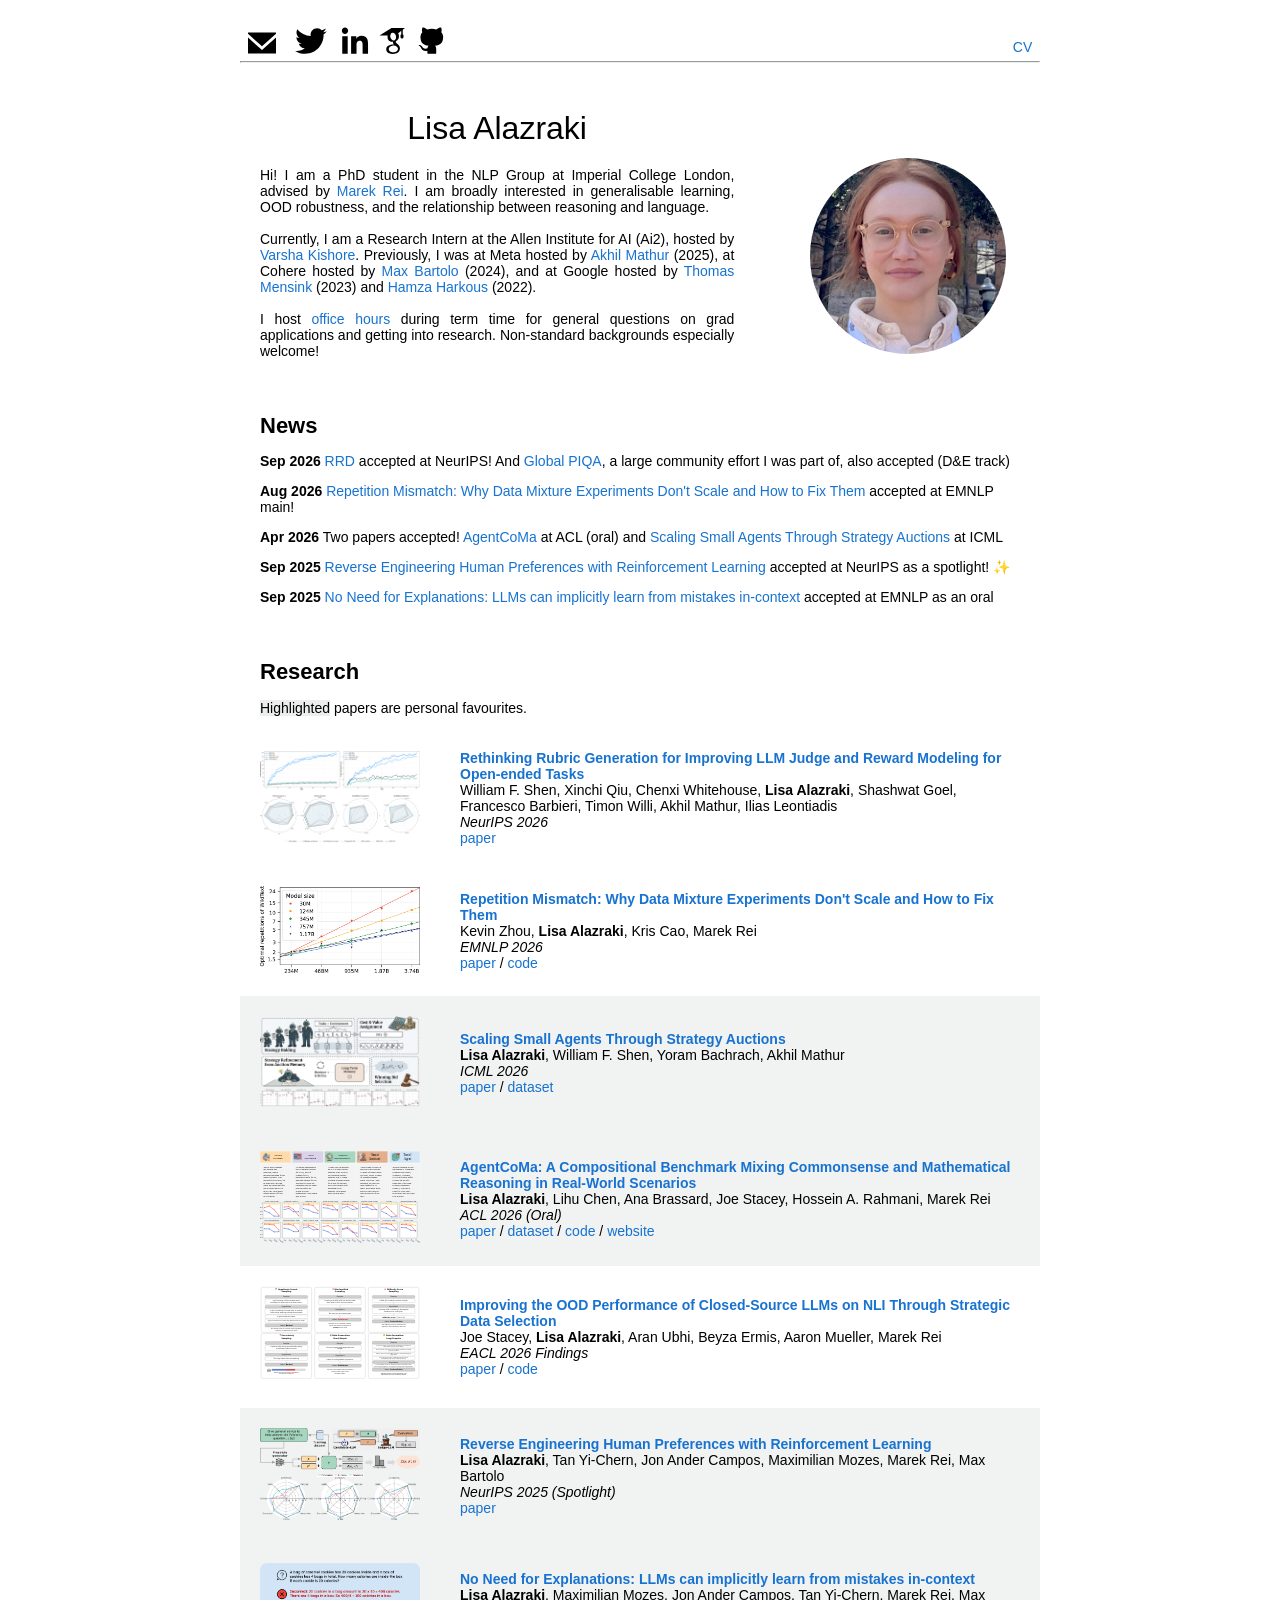
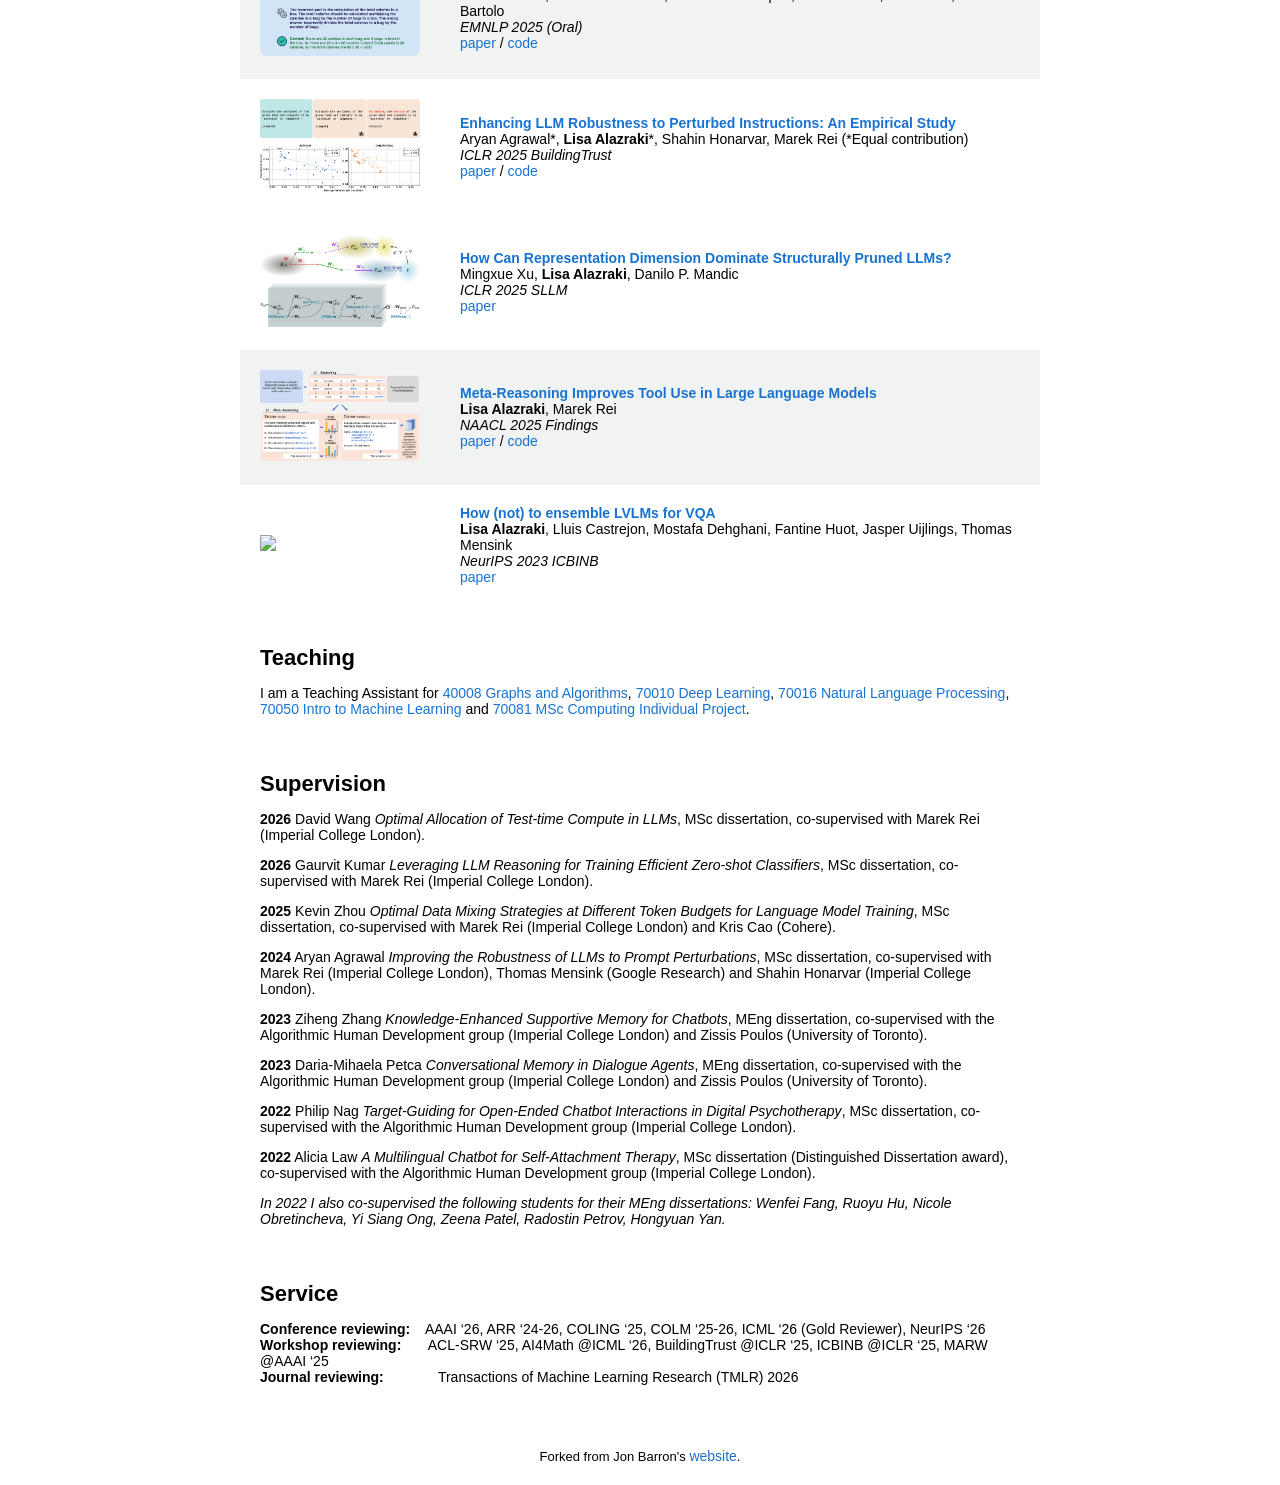
==== index.html @ 9dd636e3 "updated office hours link" ====
<!DOCTYPE HTML>
<html lang="en">
  <head>
    <script type="text/javascript">
        (function(c,l,a,r,i,t,y){
            c[a]=c[a]||function(){(c[a].q=c[a].q||[]).push(arguments)};
            t=l.createElement(r);t.async=1;t.src="https://www.clarity.ms/tag/"+i;
            y=l.getElementsByTagName(r)[0];y.parentNode.insertBefore(t,y);
        })(window, document, "clarity", "script", "t0cbobxclh");
    </script>
    <meta http-equiv="Content-Type" content="text/html; charset=UTF-8">
    <script src="https://analytics.ahrefs.com/analytics.js" data-key="FyMzEzuvdEb8Vq+RXRn1zA" async></script>
    <meta name="ahrefs-site-verification" content="9154ca90073d68d9edbf6e485fed19626d718923298b73316f9e4f1500ef867e">
    <title>Lisa Alazraki</title>
    <meta name="author" content="Lisa Alazraki">
    <meta name="viewport" content="width=device-width, initial-scale=1">
    <link rel="icon" href="data:image/svg+xml, <svg xmlns=%22http://www.w3.org/2000/svg%22 viewBox=%220 0 100 100%22><text y=%22.9em%22 font-size=%2290%22>🤔</text></svg>">
    <link rel="stylesheet" type="text/css" href="stylesheet.css">

  </head>

  <body style="background-color: #ffffff;">
    <table style="width:100%;max-width:800px;border:0px;border-spacing:0px;border-collapse:separate;margin-right:auto;margin-left:auto;"><tbody>
      <tr style="padding:0px">
        <td style="padding:0px">
          <table style="width:100%;border:0px;border-spacing:0px;border-collapse:separate;margin-right:auto;margin-left:auto;"><tbody>

              <p class="full-menu" style="text-align:left;margin-bottom:-4pt;">
                &nbsp;
                <a href="mailto:lisa.alazraki20@imperial.ac.uk">
                  <img src='images/email.svg' width=28pt style="margin-bottom: -0.02%;">
                </a>&nbsp;&nbsp;&nbsp;
                <a href="https://twitter.com/LisaAlazraki" target="_blank">
                  <img src='images/twitter.svg' width=32pt style="margin-bottom: -0.01%;">
                </a>&nbsp;
                <a href="https://www.linkedin.com/in/lisaalaz/" target="_blank">
                  <img src='images/linkedin.svg' width=32pt style="margin-bottom: -0.12%;">
                </a>
                <a href="https://scholar.google.com/citations?hl=en&user=XtFMI4QAAAAJ&view_op=list_works&sortby=pubdate" target="_blank">
                  <img src='images/google-scholar.svg' width=36pt style="margin-bottom: -0.16%;">
                </a>
                <a href="https://github.com/lisaalaz" target="_blank">
                  <img src='images/github.svg' width=32pt style="margin-bottom: -0.2%;">
                </a>  
                <span class="navbar" style="float:right;margin-top:12.5pt;">
                 <a href="data/Lisa_Alazraki_CV.pdf" target="_blank">CV</a>&nbsp;&nbsp;
                </span>
              </p>
          
            <hr>
            
            <tr style="padding:0px">
              <td style="padding:2.5%;width:63%;vertical-align:middle">

                
                <p class="name" style="font-weight: 510; text-align: center; margin-top: 0%; margin-bottom: 20px;">
                  Lisa Alazraki
                </p>
                  <p style="text-align:justify;">
                    Hi! I am a PhD student in the NLP Group at Imperial College London, advised by <a href="https://www.marekrei.com/" target="_blank">Marek Rei</a>.
                    I am broadly interested in generalisable learning, OOD robustness, and the relationship between reasoning and language.
                    <br><br>
                    Currently, I am a Research Intern at the Allen Institute for AI (Ai2), hosted by <a href="https://varshakishore.github.io/">Varsha Kishore</a>. Previously, I was at Meta hosted by <a href="https://akhilmathurs.github.io/", target="_blank">Akhil Mathur</a> (2025), 
                    at Cohere hosted by <a href="https://www.maxbartolo.com/", target="_blank">Max Bartolo</a> (2024), 
                    and at Google hosted by <a href="https://www.mensink.nu/", target="_blank">Thomas Mensink</a> (2023) and <a href="https://hamzaharkous.com/", target="_blank">Hamza Harkous</a> (2022).
                    <br><br>
                    I host <a href="https://calendly.com/lisa-alazraki20-imperial/lisa-s-office-hours", target="_blank">office hours</a> during term time for general questions on grad applications and getting into research. 
                    Non-standard backgrounds especially welcome!
                  </p>

                
              </td>
              <td style="padding:1.5%;padding-top:8%;padding-left:7%;width:35%;max-width:35%">
                <img style="width:90%;max-width:90%;object-fit: cover; border-radius: 50%;" alt="profile photo" src="images/profilepic.png">
              </td>
            </tr>
          </tbody></table>
          
          <table style="width:100%;border:0px;border-spacing:0px;border-collapse:separate;margin-right:auto;margin-left:auto;"><tbody>
              <tr>
              <td style="padding:20px;width:100%;vertical-align:middle">
                <h2 id="news" style="font-weight: 550;">News</h2>

                <p class="page">
                  <b>Sep 2026</b> <a href="https://arxiv.org/abs/2602.05125", target="_blank">RRD</a> accepted at NeurIPS! And <a href="https://arxiv.org/abs/2510.24081", target="_blank">Global PIQA</a>, a large community effort I was part of, also accepted (D&E track)
                </p>

                <p class="page">
                  <b>Aug 2026</b> <a href="https://arxiv.org/abs/2606.07597", target="_blank">Repetition Mismatch: Why Data Mixture Experiments Don't Scale and How to Fix Them</a> accepted at EMNLP main!
                </p>

                <p class="page">
                  <b>Apr 2026</b> Two papers accepted! <a href="https://agentcoma.github.io/", target="_blank">AgentCoMa</a> at ACL (oral) and <a href="https://arxiv.org/abs/2602.02751", target="_blank">Scaling Small Agents Through Strategy Auctions</a> at ICML
                </p>

                <p class="page">
                  <b>Sep 2025</b> <a href="https://arxiv.org/abs/2505.15795", target="_blank">Reverse Engineering Human Preferences with Reinforcement Learning</a> accepted at NeurIPS as a spotlight! ✨
                </p>
                
                <p class="page">
                  <b>Sep 2025</b> <a href="https://arxiv.org/abs/2502.08550", target="_blank">No Need for Explanations: LLMs can implicitly learn from mistakes in-context</a> accepted at EMNLP as an oral
                </p>

              </td>
            </tr>
          </tbody></table>

          <table style="width:100%;border:0px;border-spacing:0px;border-collapse:separate;margin-right:auto;margin-left:auto;"><tbody>
           <tr>
            <td style="padding:20px;padding-bottom:30px;width:100%;vertical-align:middle">
              <h2 id="research" style="font-weight: 550;margin-bottom:-15px;">Research</h2>
            </td>
          </tr>
          
        </tbody>
      </table>

        <table style="width:100%;border:0px;border-spacing:0px;border-collapse:separate;margin-right:auto;margin-left:auto;"><tbody>
            <p style="text-align:justify;margin-left:20px;margin-top:0px;">
              <mark style="background-color:#eceeee;">Highlighted</mark> papers are personal favourites.
            </p>

          <tr>
            <td style="padding:20px;width:25%;vertical-align:middle">
              <img src='images/rrd.png' width="100%">
            </td>
            <td style="padding:20px;width:75%;vertical-align:middle">
              <a href="https://arxiv.org/pdf/2602.05125", target="_blank">
                <span class="papertitle">Rethinking Rubric Generation for Improving LLM Judge and Reward Modeling for<br>Open-ended Tasks</span>
              </a>
              <br>
              William F. Shen, Xinchi Qiu, Chenxi Whitehouse, <strong>Lisa Alazraki</strong>, Shashwat Goel, Francesco Barbieri, Timon Willi, Akhil Mathur, Ilias Leontiadis
              <br>
                <em>NeurIPS 2026</em> 
              <br>
                <a href="https://arxiv.org/abs/2602.05125", target="_blank">paper</a>          
            </td>
          </tr>

          <tr>
            <td style="padding:20px;width:25%;vertical-align:middle">
              <img src='images/repeataware.png' width="100%">
            </td>
            <td style="padding:20px;width:75%;vertical-align:middle">
              <a href="https://arxiv.org/pdf/2606.07597", target="_blank">
                <span class="papertitle">Repetition Mismatch: Why Data Mixture Experiments Don't Scale and How to Fix Them</span>
              </a>
              <br>
              Kevin Zhou, <strong>Lisa Alazraki</strong>, Kris Cao, Marek Rei
              <br>
                <em>EMNLP 2026</em> 
              <br>
                <a href="https://arxiv.org/abs/2606.07597", target="_blank">paper</a>      
                /
                <a href="https://github.com/kevinzhou497/data-mixing-language-models", target="_blank">code</a>     
            </td>
          </tr>

           <tr bgcolor="#f1f2f2">
            <td style="padding:20px;width:25%;vertical-align:middle">
              <img src='images/sale.png' width="100%">
            </td>
            <td style="padding:20px;width:75%;vertical-align:middle">
              <a href="https://arxiv.org/pdf/2602.02751", target="_blank">
                <span class="papertitle">Scaling Small Agents Through Strategy Auctions</span>
              </a>
              <br>
              <strong>Lisa Alazraki</strong>, William F. Shen, Yoram Bachrach, Akhil Mathur
              <br>
                <em>ICML 2026</em> 
              <br>
              <a href="https://arxiv.org/abs/2602.02751", target="_blank">paper</a>
              /
              <a href="https://github.com/facebookresearch/hst-bench", target="_blank">dataset</a>
            </td>
          </tr>

          <tr bgcolor="#f1f2f2">
            <td style="padding:20px;width:25%;vertical-align:middle">
              <img src='images/agentcoma.svg' width="100%">
            </td>
            <td style="padding:20px;width:75%;vertical-align:middle">
              <a href="https://arxiv.org/pdf/2508.19988", target="_blank">
                <span class="papertitle">AgentCoMa: A Compositional Benchmark Mixing Commonsense and Mathematical Reasoning in Real-World Scenarios</span>
              </a>
              <br>
              <strong>Lisa Alazraki</strong>, Lihu Chen, Ana Brassard, Joe Stacey, Hossein A. Rahmani, Marek Rei
              <br>
                <em>ACL 2026 (Oral)</em> 
              <br>
              <a href="https://arxiv.org/abs/2508.19988", target="_blank">paper</a>
              /
              <a href="https://huggingface.co/datasets/LisaAlaz/AgentCoMa", target="_blank">dataset</a> 
              /
              <a href="https://github.com/lisaalaz/agentcoma-benchmark", target="_blank">code</a>  
              /
              <a href="https://agentcoma.github.io/", target="_blank">website</a>  
            </td>
          </tr>

          <tr>
            <td style="padding:20px;width:25%;vertical-align:middle">
              <img src='images/nli_robustness.svg' width="100%">
            </td>
            <td style="padding:20px;width:75%;vertical-align:middle">
              <a href="https://arxiv.org/pdf/2505.20209", target="_blank">
                <span class="papertitle">Improving the OOD Performance of Closed-Source LLMs on NLI Through Strategic Data Selection</span>
              </a>
              <br>
              Joe Stacey, <strong>Lisa Alazraki</strong>, Aran Ubhi, Beyza Ermis, Aaron Mueller, Marek Rei
              <br>
                <em>EACL 2026 Findings</em> 
              <br>
                <a href="https://arxiv.org/abs/2505.20209", target="_blank">paper</a>
                /
                <a href="https://github.com/joestacey/LLM_robustness_NLI", target="_blank">code</a>               
            </td>
          </tr>

          <tr bgcolor="#f1f2f2">
            <td style="padding:20px;width:25%;vertical-align:middle">
              <img src='images/rlre.svg' width="100%">
            </td>
            <td style="padding:20px;width:75%;vertical-align:middle">
              <a href="https://arxiv.org/pdf/2505.15795", target="_blank">
                <span class="papertitle">Reverse Engineering Human Preferences with Reinforcement Learning</span>
              </a>
              <br>
              <strong>Lisa Alazraki</strong>, Tan Yi-Chern, Jon Ander Campos, Maximilian Mozes, Marek Rei, Max Bartolo
              <br>
                <em>NeurIPS 2025 (Spotlight)</em>
              <br>
              <a href="https://arxiv.org/abs/2505.15795", target="_blank">paper</a>
            </td>
          </tr>

          <tr bgcolor="#f1f2f2">
            <td style="padding:20px;width:25%;vertical-align:middle">
              <img src='images/rationales.png' width="100%">
            </td>
            <td style="padding:20px;width:75%;vertical-align:middle">
              <a href="https://aclanthology.org/2025.emnlp-main.1686.pdf", target="_blank">
                <span class="papertitle">No Need for Explanations: LLMs can implicitly learn from mistakes in-context</span>
              </a>
              <br>
              <strong>Lisa Alazraki</strong>, Maximilian Mozes, Jon Ander Campos, Tan Yi-Chern, Marek Rei, Max Bartolo
              <br>
                <em>EMNLP 2025 (Oral)</em>
              <br>
                <a href="https://aclanthology.org/2025.emnlp-main.1686/", target="_blank">paper</a>
                /
                <a href="https://github.com/lisaalaz/implicit-learning-with-llms", target="_blank">code</a>               
            </td>
          </tr>

          <tr>
            <td style="padding:20px;width:25%;vertical-align:middle">
              <img src='images/robustness.svg' width="100%">
            </td>
            <td style="padding:20px;width:75%;vertical-align:middle">
              <a href="https://arxiv.org/pdf/2504.02733", target="_blank">
                <span class="papertitle">Enhancing LLM Robustness to Perturbed Instructions: An Empirical Study</span>
              </a>
              <br>
              Aryan Agrawal*, <strong>Lisa Alazraki</strong>*, Shahin Honarvar, Marek Rei (*Equal contribution)
              <br>
                <em>ICLR 2025 BuildingTrust</em>
              <br>
                <a href="https://arxiv.org/abs/2504.02733", target="_blank">paper</a>
                /
                <a href="https://github.com/ary4n99/llm-robustness", target="_blank">code</a>              
            </td>
          </tr>

          <tr>
            <td style="padding:20px;width:25%;vertical-align:middle">
              <img src='images/pruning.svg' width="100%">
            </td>
            <td style="padding:20px;width:75%;vertical-align:middle">
              <a href="https://arxiv.org/pdf/2503.04377", target="_blank">
                <span class="papertitle">How Can Representation Dimension Dominate Structurally Pruned LLMs?</span>
              </a>
              <br>
              Mingxue Xu, <strong>Lisa Alazraki</strong>, Danilo P. Mandic
              <br>
                <em>ICLR 2025 SLLM</em>
              <br>
                <a href="https://arxiv.org/abs/2503.04377", target="_blank">paper</a>            
            </td>
          </tr>

          <tr bgcolor="#f1f2f2">
            <td style="padding:20px;width:25%;vertical-align:middle">
              <img src='images/tecton.svg' width="100%">
            </td>
            <td style="padding:20px;width:75%;vertical-align:middle">
              <a href="https://aclanthology.org/2025.findings-naacl.440.pdf", target="_blank">
                <span class="papertitle">Meta-Reasoning Improves Tool Use in Large Language Models</span>
              </a>
              <br>
              <strong>Lisa Alazraki</strong>, Marek Rei
              <br>
                <em>NAACL 2025 Findings</em>
              <br>
                <a href="https://aclanthology.org/2025.findings-naacl.440/", target="_blank">paper</a> 
                /
                <a href="https://github.com/lisaalaz/tecton", target="_blank">code</a>  
            </td>
          </tr>

          <tr>
            <td style="padding:20px;width:25%;vertical-align:middle">
              <img src='images/ensemble.svg' width="100%">
            </td>
            <td style="padding:20px;width:75%;vertical-align:middle">
              <a href="https://proceedings.mlr.press/v239/alazraki23a/alazraki23a.pdf", target="_blank">
                <span class="papertitle">How (not) to ensemble LVLMs for VQA</span>
              </a>
              <br>
              <strong>Lisa Alazraki</strong>, Lluis Castrejon, Mostafa Dehghani, Fantine Huot, Jasper Uijlings, Thomas Mensink
              <br>
                <em>NeurIPS 2023 ICBINB</em>
              <br>
                <a href="https://proceedings.mlr.press/v239/alazraki23a.html", target="_blank">paper</a> 
            </td>
          </tr>
   
        
        </tbody></table>


        <table style="width:100%;border:0px;border-spacing:0px;border-collapse:separate;margin-right:auto;margin-left:auto;"><tbody>
              <tr>
              <td style="padding:20px;padding-top:40px;width:100%;vertical-align:middle">
                <h2 id="teaching" style="font-weight: 550;">Teaching</h2>

                <p>
                  I am a Teaching Assistant for <a href="https://www.imperial.ac.uk/computing/current-students/courses/40008/" target="_blank">40008 Graphs and Algorithms</a>,
                  <a href="https://www.imperial.ac.uk/computing/current-students/courses/70010/" target="_blank">70010 Deep Learning</a>,
                  <a href="https://www.imperial.ac.uk/computing/current-students/courses/70016/" target="_blank">70016 Natural Language Processing</a>,
                  <a href="https://www.imperial.ac.uk/computing/current-students/courses/70050/" target="_blank">70050 Intro to Machine Learning</a> 
                  and <a href="https://www.imperial.ac.uk/computing/current-students/courses/70050/" target="_blank">70081 MSc Computing Individual Project</a>.
                </p>
              </td>
            </tr>
        </tbody></table>

        <table style="width:100%;border:0px;border-spacing:0px;border-collapse:separate;margin-right:auto;margin-left:auto;"><tbody>
              <tr>
              <td style="padding:20px;width:100%;vertical-align:middle">
                <h2 id="supervision" style="font-weight: 550;">Supervision</h2>

                <p>
                  <b>2026</b> David Wang <i>Optimal Allocation of Test-time Compute in LLMs</i>, MSc dissertation, co-supervised with Marek Rei (Imperial College London).
                </p>

                <p>
                  <b>2026</b> Gaurvit Kumar <i>Leveraging LLM Reasoning for Training Efficient Zero-shot Classifiers</i>, MSc dissertation, co-supervised with Marek Rei (Imperial College London).
                </p>

                <p>
                  <b>2025</b> Kevin Zhou <i>Optimal Data Mixing Strategies at Different Token Budgets for Language Model Training</i>, MSc dissertation, co-supervised with Marek Rei (Imperial College London) and Kris Cao (Cohere).
                </p>

                <p>
                  <b>2024</b> Aryan Agrawal <i>Improving the Robustness of LLMs to Prompt Perturbations</i>, MSc dissertation, co-supervised with Marek Rei (Imperial College London), Thomas Mensink (Google Research) and Shahin Honarvar (Imperial College London).
                </p>

                <p>
                  <b>2023</b> Ziheng Zhang <i>Knowledge-Enhanced Supportive Memory for Chatbots</i>, MEng dissertation, co-supervised with the Algorithmic Human Development group (Imperial College London) and Zissis Poulos (University of Toronto).
                </p>

                <p>
                  <b>2023</b> Daria-Mihaela Petca <i>Conversational Memory in Dialogue Agents</i>, MEng dissertation, co-supervised with the Algorithmic Human Development group (Imperial College London) and Zissis Poulos (University of Toronto).
                </p>

                <p>
                  <b>2022</b> Philip Nag <i>Target-Guiding for Open-Ended Chatbot Interactions in Digital Psychotherapy</i>, MSc dissertation, co-supervised with the Algorithmic Human Development group (Imperial College London).
                </p>

                <p>
                  <b>2022</b> Alicia Law <i>A Multilingual Chatbot for Self-Attachment Therapy</i>, MSc dissertation (Distinguished Dissertation award), co-supervised with the Algorithmic Human Development group (Imperial College London).
                </p>

                <p>
                  <i>In 2022 I also co-supervised the following students for their MEng dissertations: Wenfei Fang, Ruoyu Hu, Nicole Obretincheva, Yi Siang Ong, Zeena Patel, Radostin Petrov, Hongyuan Yan.</i>
                </p>

              </td>
            </tr>
        </tbody></table>

        <table style="width:100%;border:0px;border-spacing:0px;border-collapse:separate;margin-right:auto;margin-left:auto;"><tbody>
            <tr>
            <td style="padding:20px;width:100%;vertical-align:middle">
              <h2 id="service" style="font-weight: 550;">Service</h2>

              <p>
                <b>Conference reviewing:</b>&nbsp;&nbsp;&nbsp;&nbsp;AAAI ‘26, ARR ‘24-26, COLING ‘25, COLM ‘25-26, ICML ‘26 (Gold Reviewer), NeurIPS ‘26
                <br>
                <b>Workshop reviewing:</b>&nbsp;&nbsp;&nbsp;&nbsp;&nbsp;&nbsp;&nbsp;ACL-SRW ‘25, AI4Math @ICML ‘26, BuildingTrust @ICLR ‘25, ICBINB @ICLR ‘25, MARW @AAAI ‘25 
                <br>
                <b>Journal reviewing:</b>&nbsp;&nbsp;&nbsp;&nbsp;&nbsp;&nbsp;&nbsp;&nbsp;&nbsp;&nbsp;&nbsp;&nbsp;&nbsp;&nbsp;Transactions of Machine Learning Research (TMLR) 2026
              </p>

            </td>
          </tr>
        </tbody></table>


        <table style="width:100%;border:0px;border-spacing:0px;border-collapse:separate;margin-right:auto;margin-left:auto;"><tbody>
            <tr>
              <td style="padding:0px">
                <br>
                <p style="text-align:center;font-size:small;">
                  Forked from Jon Barron's <a href="https://github.com/jonbarron/jonbarron_website", target="_blank">website</a>.
                </p>
              </td>
            </tr>
        </tbody></table>
        </td>
      </tr>
    </table>
  </body>
</html>
---- stylesheet.css ----
/* latin-ext */
@font-face {
  font-family: 'Lato';
  font-style: italic;
  font-weight: 400;
  src: local('Lato Italic'), local('Lato-Italic'), url(https://fonts.gstatic.com/s/lato/v15/S6u8w4BMUTPHjxsAUi-qNiXg7eU0.woff2) format('woff2');
  unicode-range: U+0100-024F, U+0259, U+1E00-1EFF, U+2020, U+20A0-20AB, U+20AD-20CF, U+2113, U+2C60-2C7F, U+A720-A7FF;
}
/* latin */
@font-face {
  font-family: 'Lato';
  font-style: italic;
  font-weight: 400;
  src: local('Lato Italic'), local('Lato-Italic'), url(https://fonts.gstatic.com/s/lato/v15/S6u8w4BMUTPHjxsAXC-qNiXg7Q.woff2) format('woff2');
  unicode-range: U+0000-00FF, U+0131, U+0152-0153, U+02BB-02BC, U+02C6, U+02DA, U+02DC, U+2000-206F, U+2074, U+20AC, U+2122, U+2191, U+2193, U+2212, U+2215, U+FEFF, U+FFFD;
}
/* latin-ext */
@font-face {
  font-family: 'Lato';
  font-style: italic;
  font-weight: 700;
  src: local('Lato Bold Italic'), local('Lato-BoldItalic'), url(https://fonts.gstatic.com/s/lato/v15/S6u_w4BMUTPHjxsI5wq_FQftx9897sxZ.woff2) format('woff2');
  unicode-range: U+0100-024F, U+0259, U+1E00-1EFF, U+2020, U+20A0-20AB, U+20AD-20CF, U+2113, U+2C60-2C7F, U+A720-A7FF;
}
/* latin */
@font-face {
  font-family: 'Lato';
  font-style: italic;
  font-weight: 700;
  src: local('Lato Bold Italic'), local('Lato-BoldItalic'), url(https://fonts.gstatic.com/s/lato/v15/S6u_w4BMUTPHjxsI5wq_Gwftx9897g.woff2) format('woff2');
  unicode-range: U+0000-00FF, U+0131, U+0152-0153, U+02BB-02BC, U+02C6, U+02DA, U+02DC, U+2000-206F, U+2074, U+20AC, U+2122, U+2191, U+2193, U+2212, U+2215, U+FEFF, U+FFFD;
}
/* latin-ext */
@font-face {
  font-family: 'Lato';
  font-style: normal;
  font-weight: 400;
  src: local('Lato Regular'), local('Lato-Regular'), url(https://fonts.gstatic.com/s/lato/v15/S6uyw4BMUTPHjxAwXiWtFCfQ7A.woff2) format('woff2');
  unicode-range: U+0100-024F, U+0259, U+1E00-1EFF, U+2020, U+20A0-20AB, U+20AD-20CF, U+2113, U+2C60-2C7F, U+A720-A7FF;
}
/* latin */
@font-face {
  font-family: 'Lato';
  font-style: normal;
  font-weight: 400;
  src: local('Lato Regular'), local('Lato-Regular'), url(https://fonts.gstatic.com/s/lato/v15/S6uyw4BMUTPHjx4wXiWtFCc.woff2) format('woff2');
  unicode-range: U+0000-00FF, U+0131, U+0152-0153, U+02BB-02BC, U+02C6, U+02DA, U+02DC, U+2000-206F, U+2074, U+20AC, U+2122, U+2191, U+2193, U+2212, U+2215, U+FEFF, U+FFFD;
}
/* latin-ext */
@font-face {
  font-family: 'Lato';
  font-style: normal;
  font-weight: 700;
  src: local('Lato Bold'), local('Lato-Bold'), url(https://fonts.gstatic.com/s/lato/v15/S6u9w4BMUTPHh6UVSwaPGQ3q5d0N7w.woff2) format('woff2');
  unicode-range: U+0100-024F, U+0259, U+1E00-1EFF, U+2020, U+20A0-20AB, U+20AD-20CF, U+2113, U+2C60-2C7F, U+A720-A7FF;
}
/* latin */
@font-face {
  font-family: 'Lato';
  font-style: normal;
  font-weight: 700;
  src: local('Lato Bold'), local('Lato-Bold'), url(https://fonts.gstatic.com/s/lato/v15/S6u9w4BMUTPHh6UVSwiPGQ3q5d0.woff2) format('woff2');
  unicode-range: U+0000-00FF, U+0131, U+0152-0153, U+02BB-02BC, U+02C6, U+02DA, U+02DC, U+2000-206F, U+2074, U+20AC, U+2122, U+2191, U+2193, U+2212, U+2215, U+FEFF, U+FFFD;
}

.inline-svg:hover {
  fill: #f09228;
}

a {
  color: #1772d0;
  text-decoration: none;
}

a:focus,
a:hover {
  color: #f09228;
  text-decoration: none;
}

body,
td,
th,
tr,
p,
a {
  font-family: 'Lato', Verdana, Helvetica, sans-serif;
  font-size: 14px;
}

strong {
  font-family: 'Lato', Verdana, Helvetica, sans-serif;
  font-size: 14px;
}

h2 {
  margin: 0;
  font-weight: normal;
  font-family: 'Lato', Verdana, Helvetica, sans-serif;
  font-size: 22px;
}

small {
  font-size: 80%;
}

.papertitle {
  font-family: 'Lato', Verdana, Helvetica, sans-serif;
  font-size: 14px;
  font-weight: 700;
}

.name {
  padding-top: 20px;
  margin: 0;
  font-family: 'Lato', Verdana, Helvetica, sans-serif;
  font-size: 32px;
}

.one {
  width: 160px;
  height: 160px;
  position: relative;
}

.two {
  width: 160px;
  height: 160px;
  position: absolute;
  transition: opacity .2s ease-in-out;
  -moz-transition: opacity .2s ease-in-out;
  -webkit-transition: opacity .2s ease-in-out;
}

.fade {
  transition: opacity .2s ease-in-out;
  -moz-transition: opacity .2s ease-in-out;
  -webkit-transition: opacity .2s ease-in-out;
}

span.highlight {
  background-color: #ffffd0;
}

nav {
  margin: 0;
  padding: 0;
  display: flex;
  justify-content: space-between;
}

nav ul {
  /* Make the markers disappear */
  list-style-type: none;  
  display: flex;
  justify-content: space-between;
}
nav ul li {
  /* Puts the elements in a single line */
  display: inline-flex;
  margin: 0em 0em;
  justify-content: space-between;
}

/* @media (max-width: 768px){
  .full-menu {
    display: none;
  }
}

@media (min-width: 768px){
  nav {
    display: none;
  }
} */
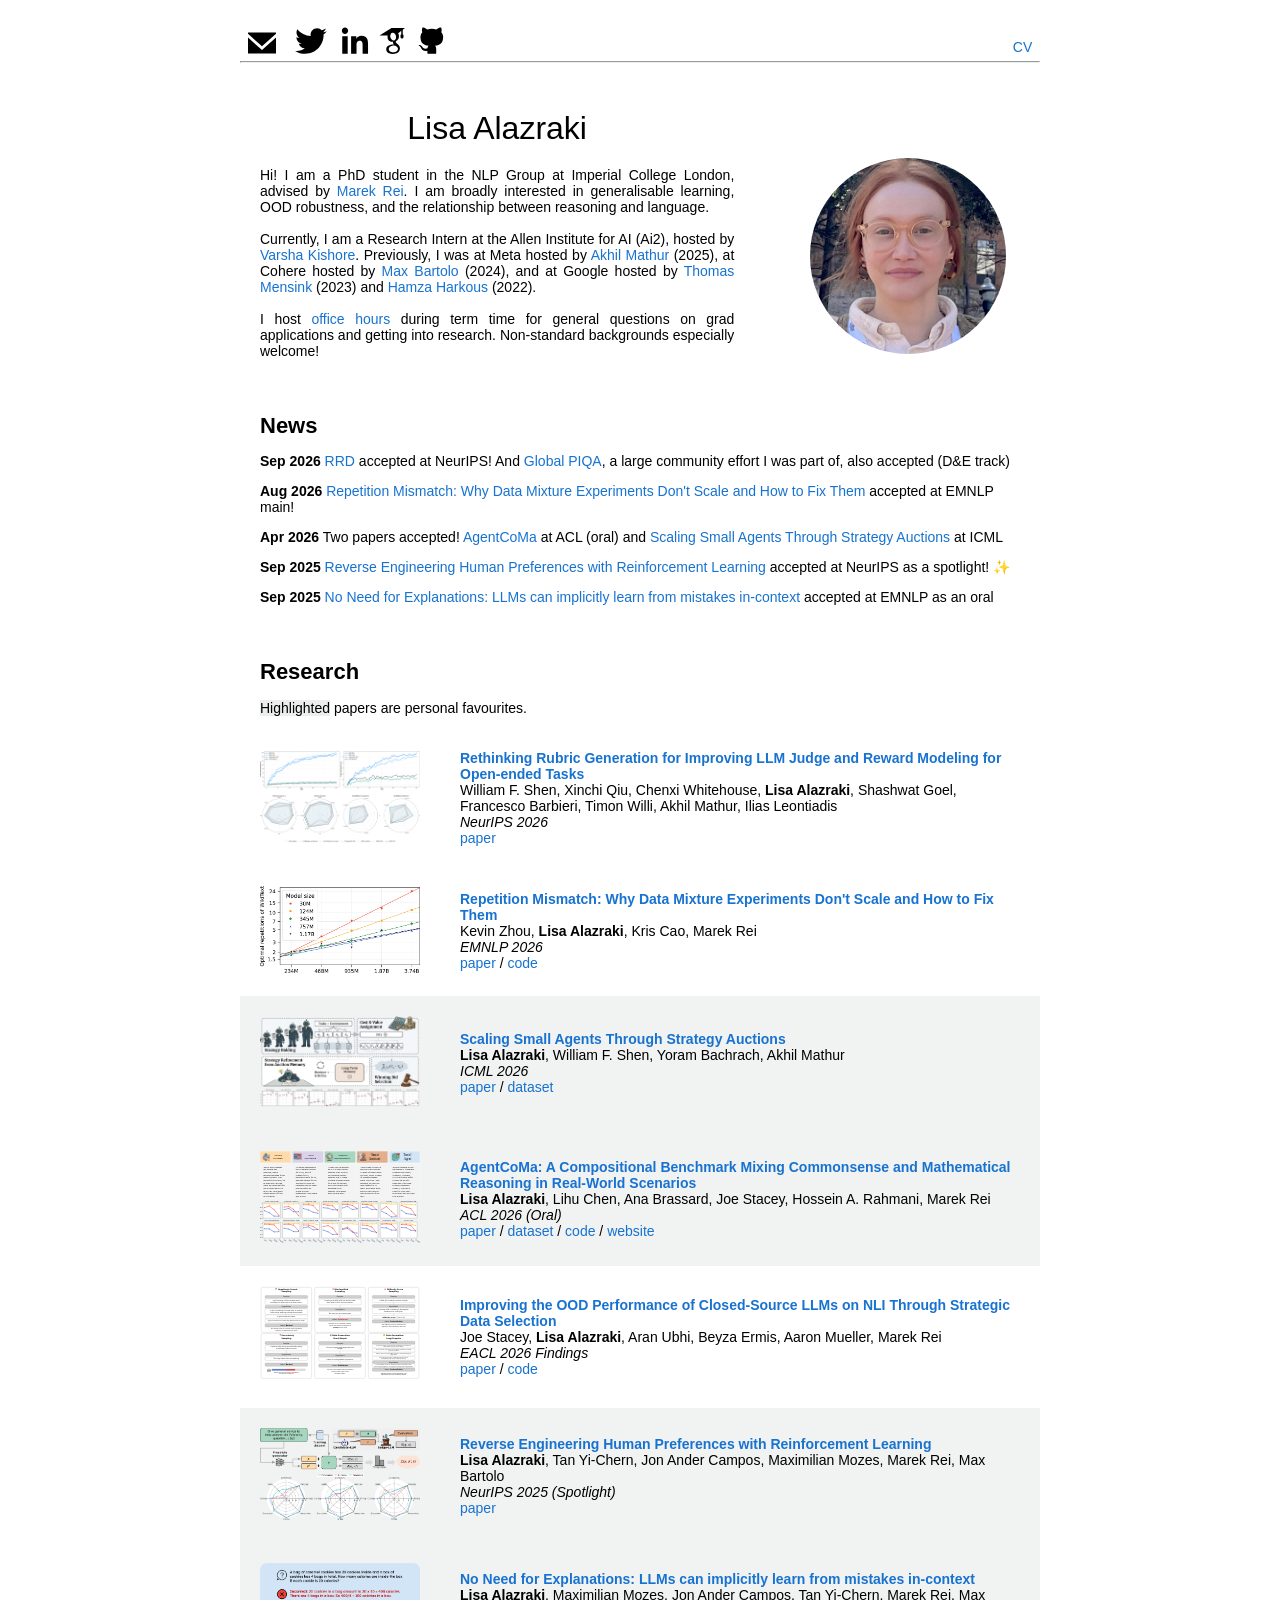
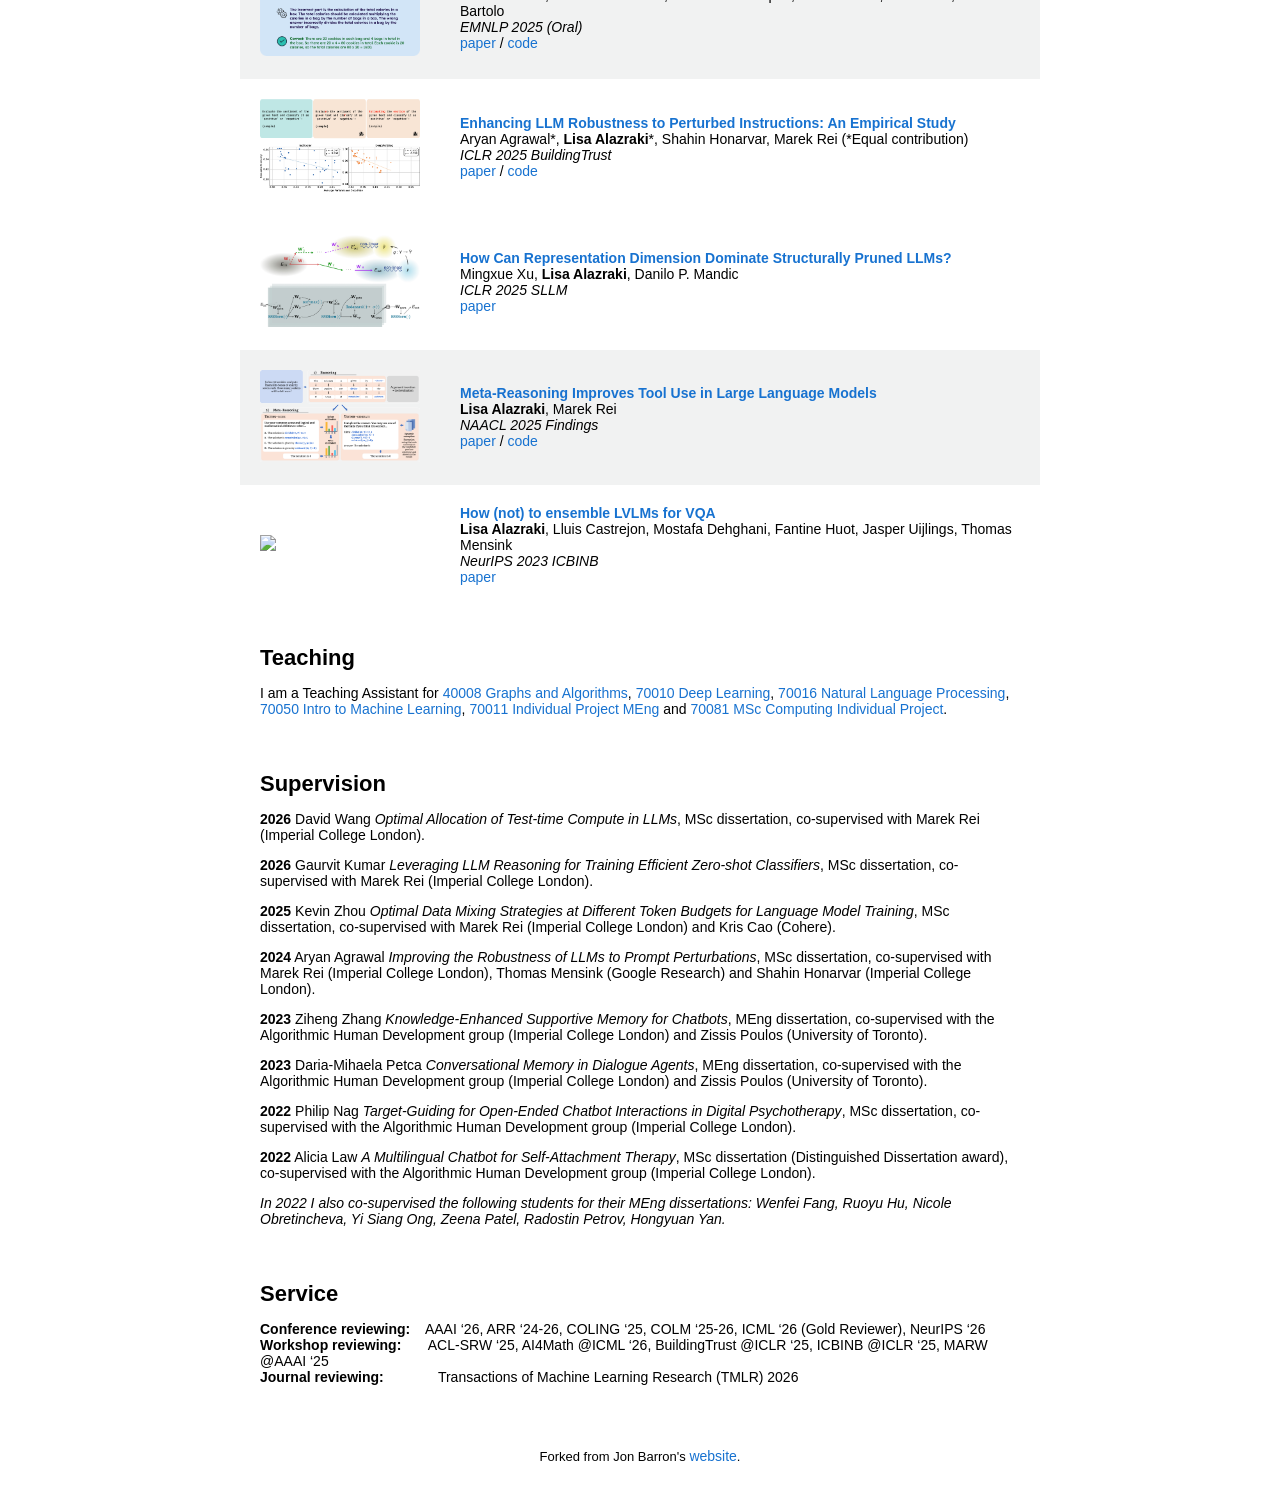
==== commit 2f781d51: "update index.html" ====
--- a/index.html
+++ b/index.html
@@ -338,7 +338,8 @@
                   I am a Teaching Assistant for <a href="https://www.imperial.ac.uk/computing/current-students/courses/40008/" target="_blank">40008 Graphs and Algorithms</a>,
                   <a href="https://www.imperial.ac.uk/computing/current-students/courses/70010/" target="_blank">70010 Deep Learning</a>,
                   <a href="https://www.imperial.ac.uk/computing/current-students/courses/70016/" target="_blank">70016 Natural Language Processing</a>,
-                  <a href="https://www.imperial.ac.uk/computing/current-students/courses/70050/" target="_blank">70050 Intro to Machine Learning</a> 
+                  <a href="https://www.imperial.ac.uk/computing/current-students/courses/70050/" target="_blank">70050 Intro to Machine Learning</a>,
+                  <a href="https://www.imperial.ac.uk/computing/current-students/courses/70011/" target="_blank">70011 Individual Project MEng</a> 
                   and <a href="https://www.imperial.ac.uk/computing/current-students/courses/70050/" target="_blank">70081 MSc Computing Individual Project</a>.
                 </p>
               </td>
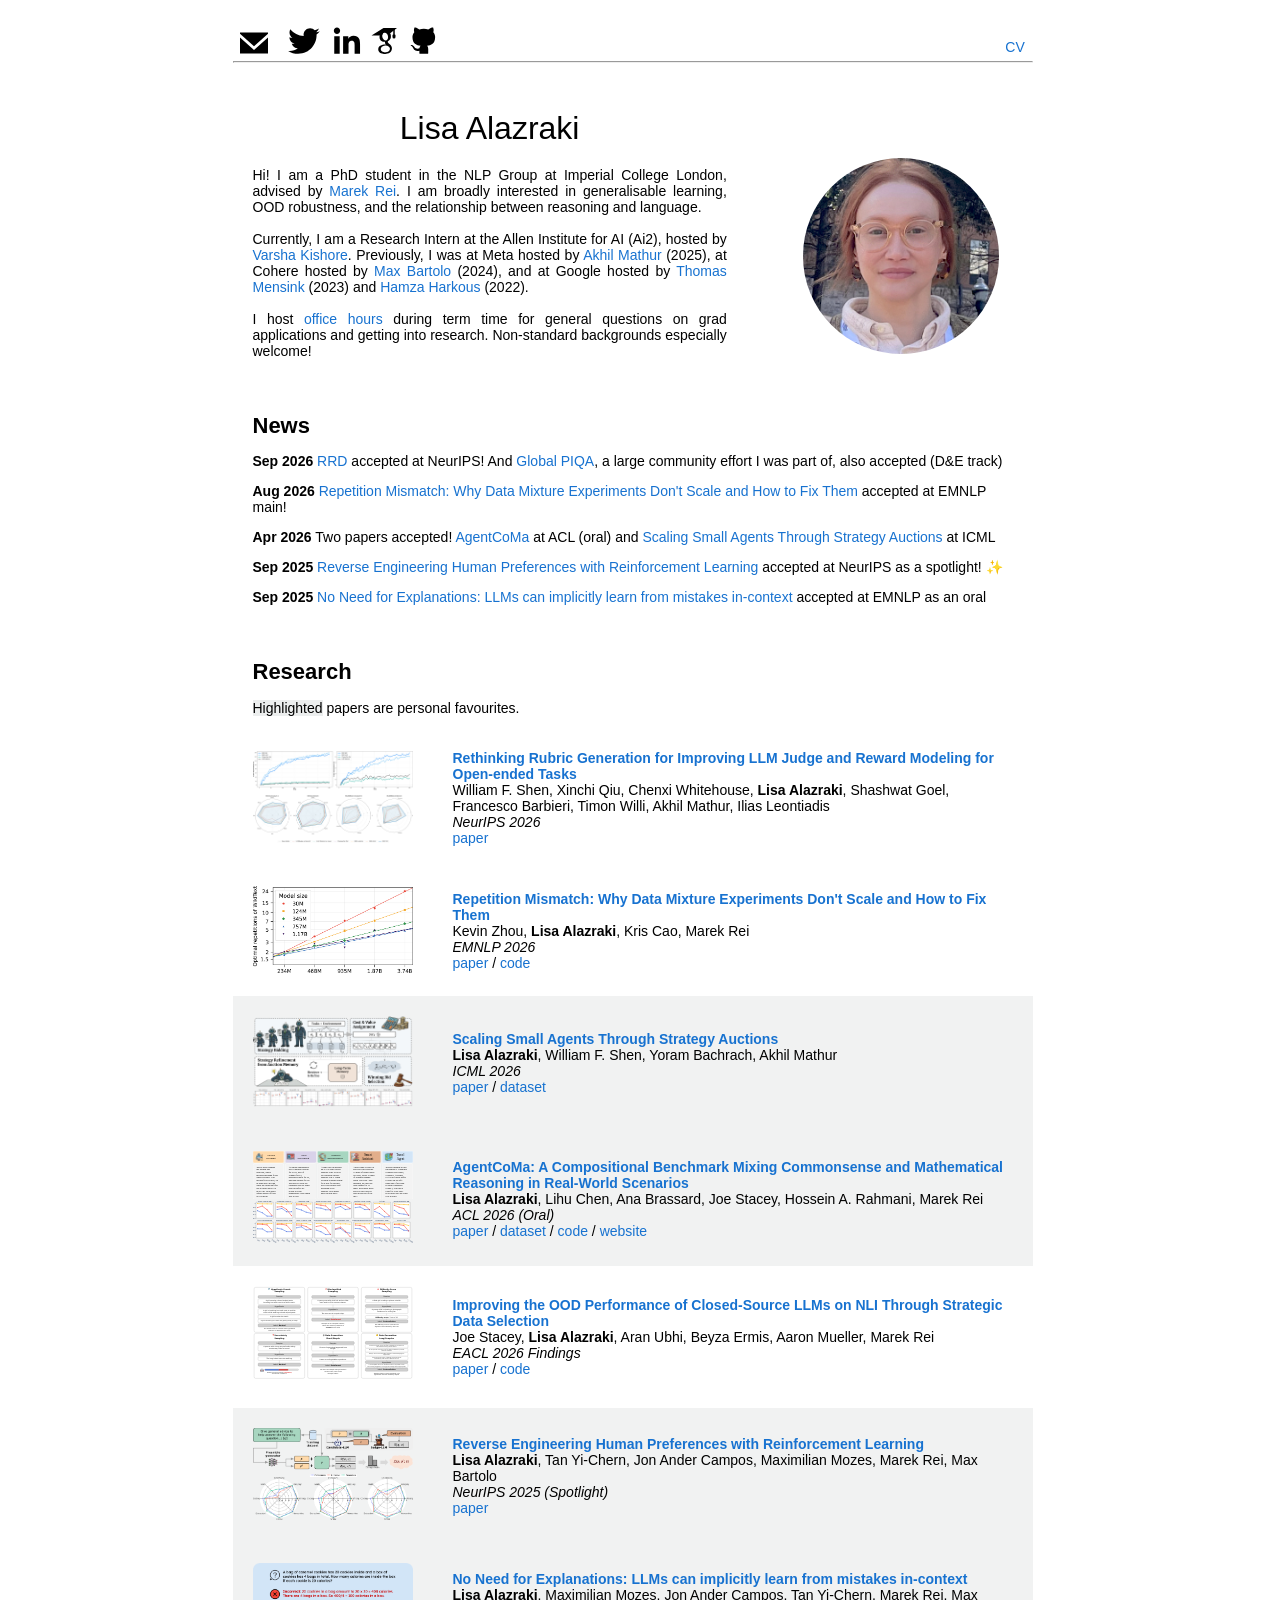
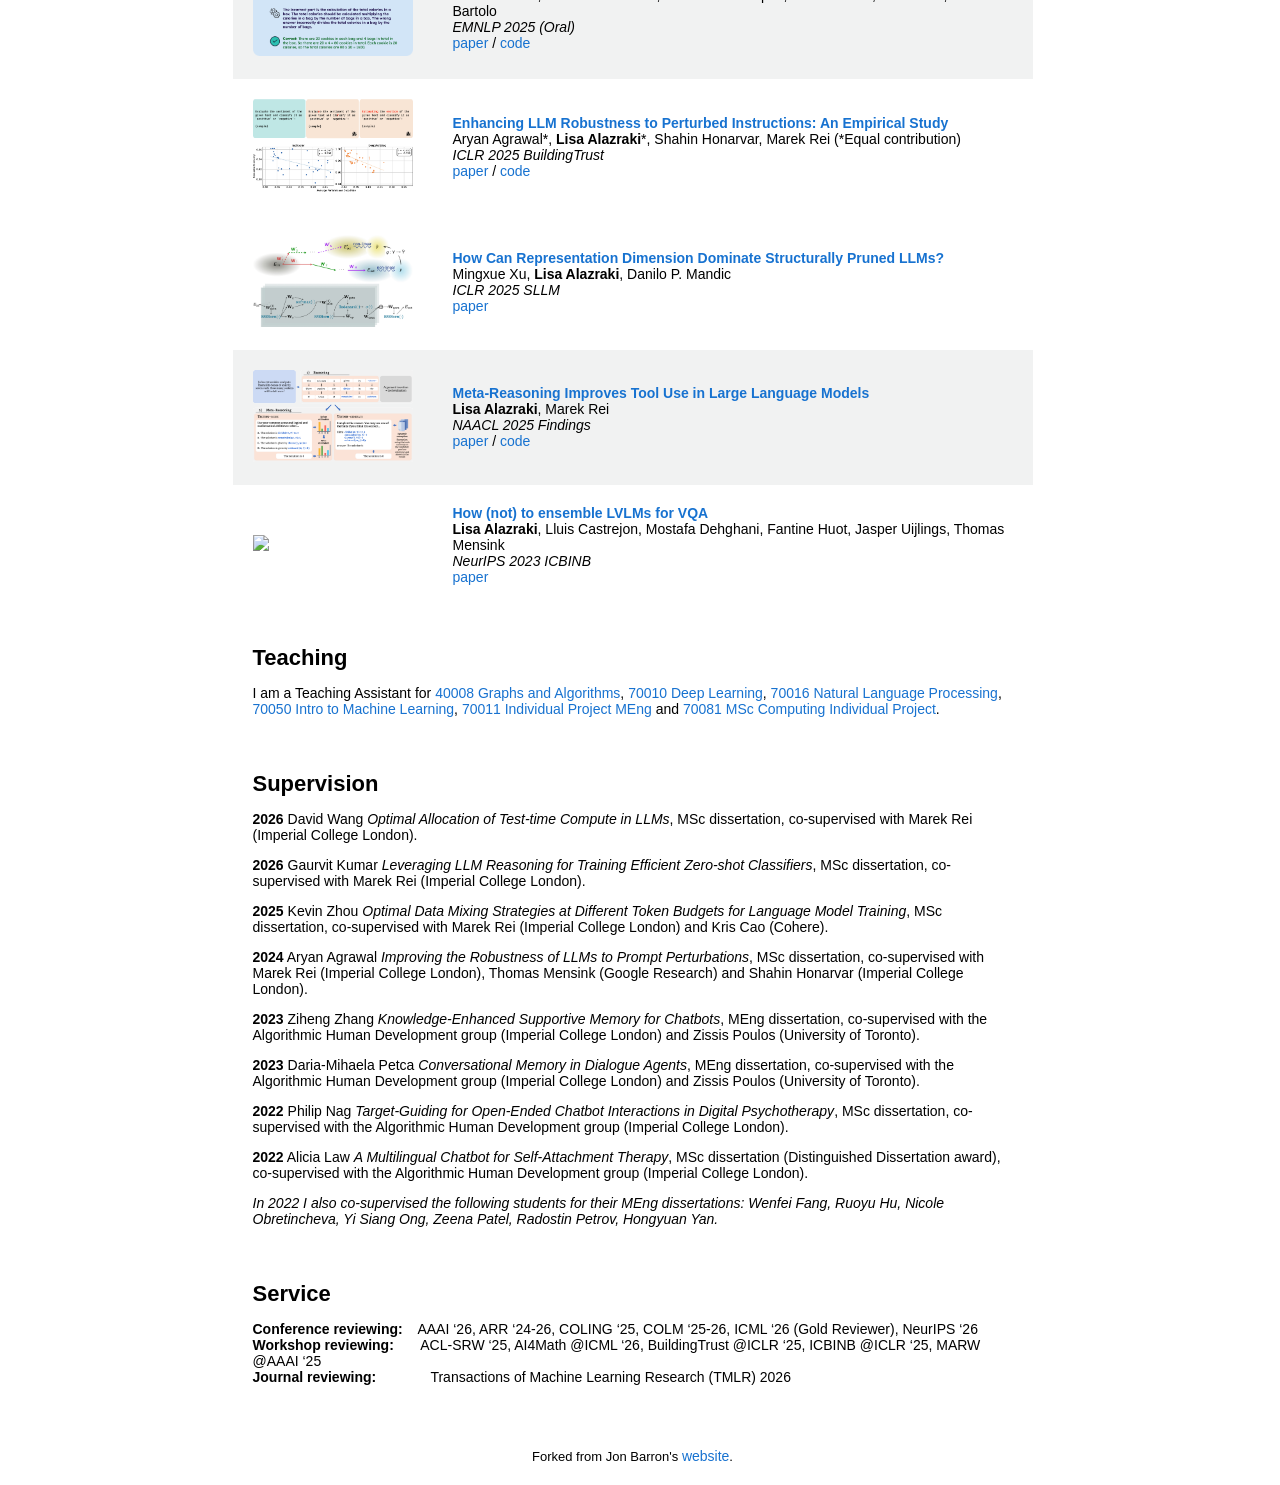
==== commit a4fe3dca: "update office hours" ====
--- a/index.html
+++ b/index.html
@@ -16,6 +16,23 @@
     <meta name="viewport" content="width=device-width, initial-scale=1">
     <link rel="icon" href="data:image/svg+xml, <svg xmlns=%22http://www.w3.org/2000/svg%22 viewBox=%220 0 100 100%22><text y=%22.9em%22 font-size=%2290%22>🤔</text></svg>">
     <link rel="stylesheet" type="text/css" href="stylesheet.css">
+    <style>
+      html { scrollbar-gutter: stable; }
+
+      /* Smooth page switching: header and divider stay still, the rest fades.
+         Only the old page's header is shown during the switch, so nothing overlaps */
+      @view-transition { navigation: auto; }
+      .full-menu { view-transition-name: site-header; }
+      hr { view-transition-name: site-divider; }
+      ::view-transition-group(site-header),
+      ::view-transition-group(site-divider),
+      ::view-transition-old(site-header),
+      ::view-transition-old(site-divider) { animation: none; }
+      ::view-transition-new(site-header),
+      ::view-transition-new(site-divider) { display: none; }
+      ::view-transition-old(root),
+      ::view-transition-new(root) { animation-duration: 0.2s; }
+    </style>
 
   </head>
 
@@ -64,7 +81,7 @@
                     at Cohere hosted by <a href="https://www.maxbartolo.com/", target="_blank">Max Bartolo</a> (2024), 
                     and at Google hosted by <a href="https://www.mensink.nu/", target="_blank">Thomas Mensink</a> (2023) and <a href="https://hamzaharkous.com/", target="_blank">Hamza Harkous</a> (2022).
                     <br><br>
-                    I host <a href="https://calendly.com/lisa-alazraki20-imperial/lisa-s-office-hours", target="_blank">office hours</a> during term time for general questions on grad applications and getting into research. 
+                    I host <a href="hours.html">office hours</a> during term time for general questions on grad applications and getting into research. 
                     Non-standard backgrounds especially welcome!
                   </p>
 
@@ -414,7 +431,7 @@
               <td style="padding:0px">
                 <br>
                 <p style="text-align:center;font-size:small;">
-                  Forked from Jon Barron's <a href="https://github.com/jonbarron/jonbarron_website", target="_blank">website</a>.
+                  Forked from Jon Barron's <a href="https://github.com/jonbarron/jonbarron_website" target="_blank">website</a>.
                 </p>
               </td>
             </tr>
@@ -423,4 +440,4 @@
       </tr>
     </table>
   </body>
-</html>
+</html>
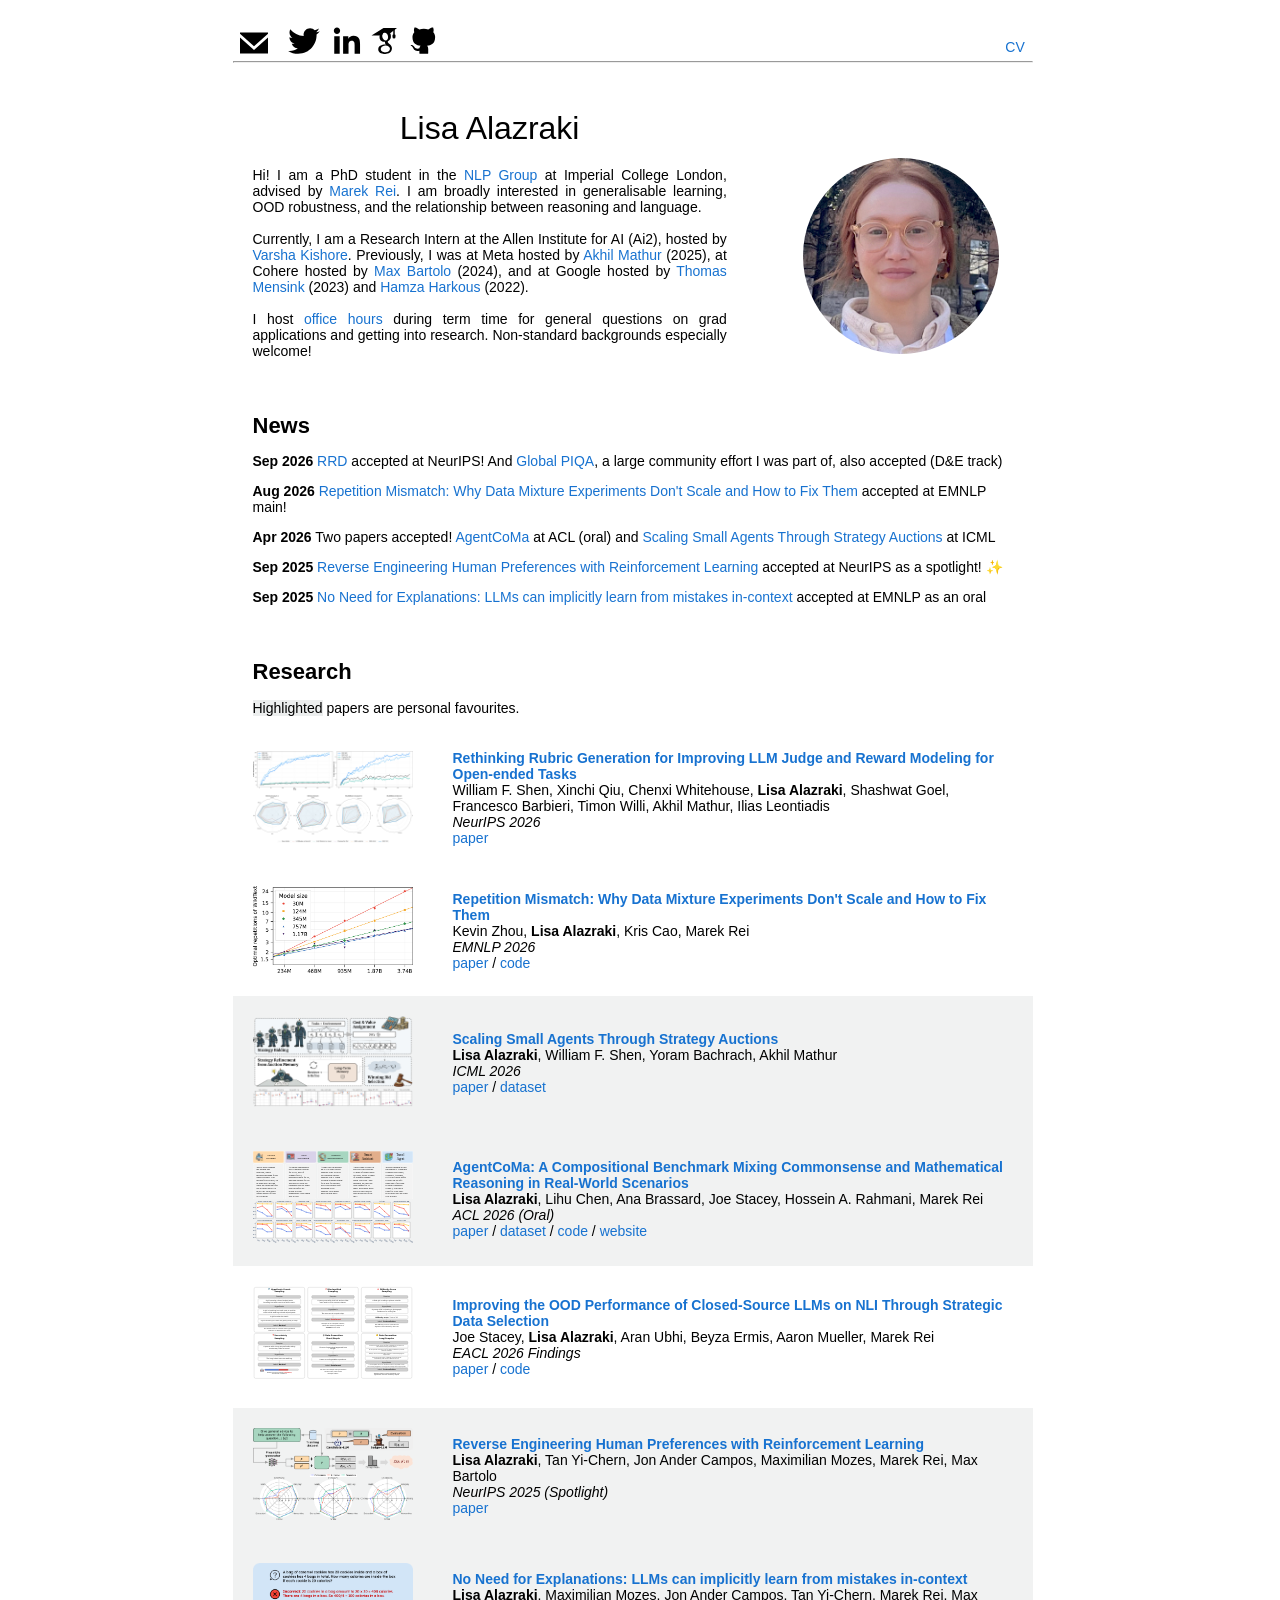
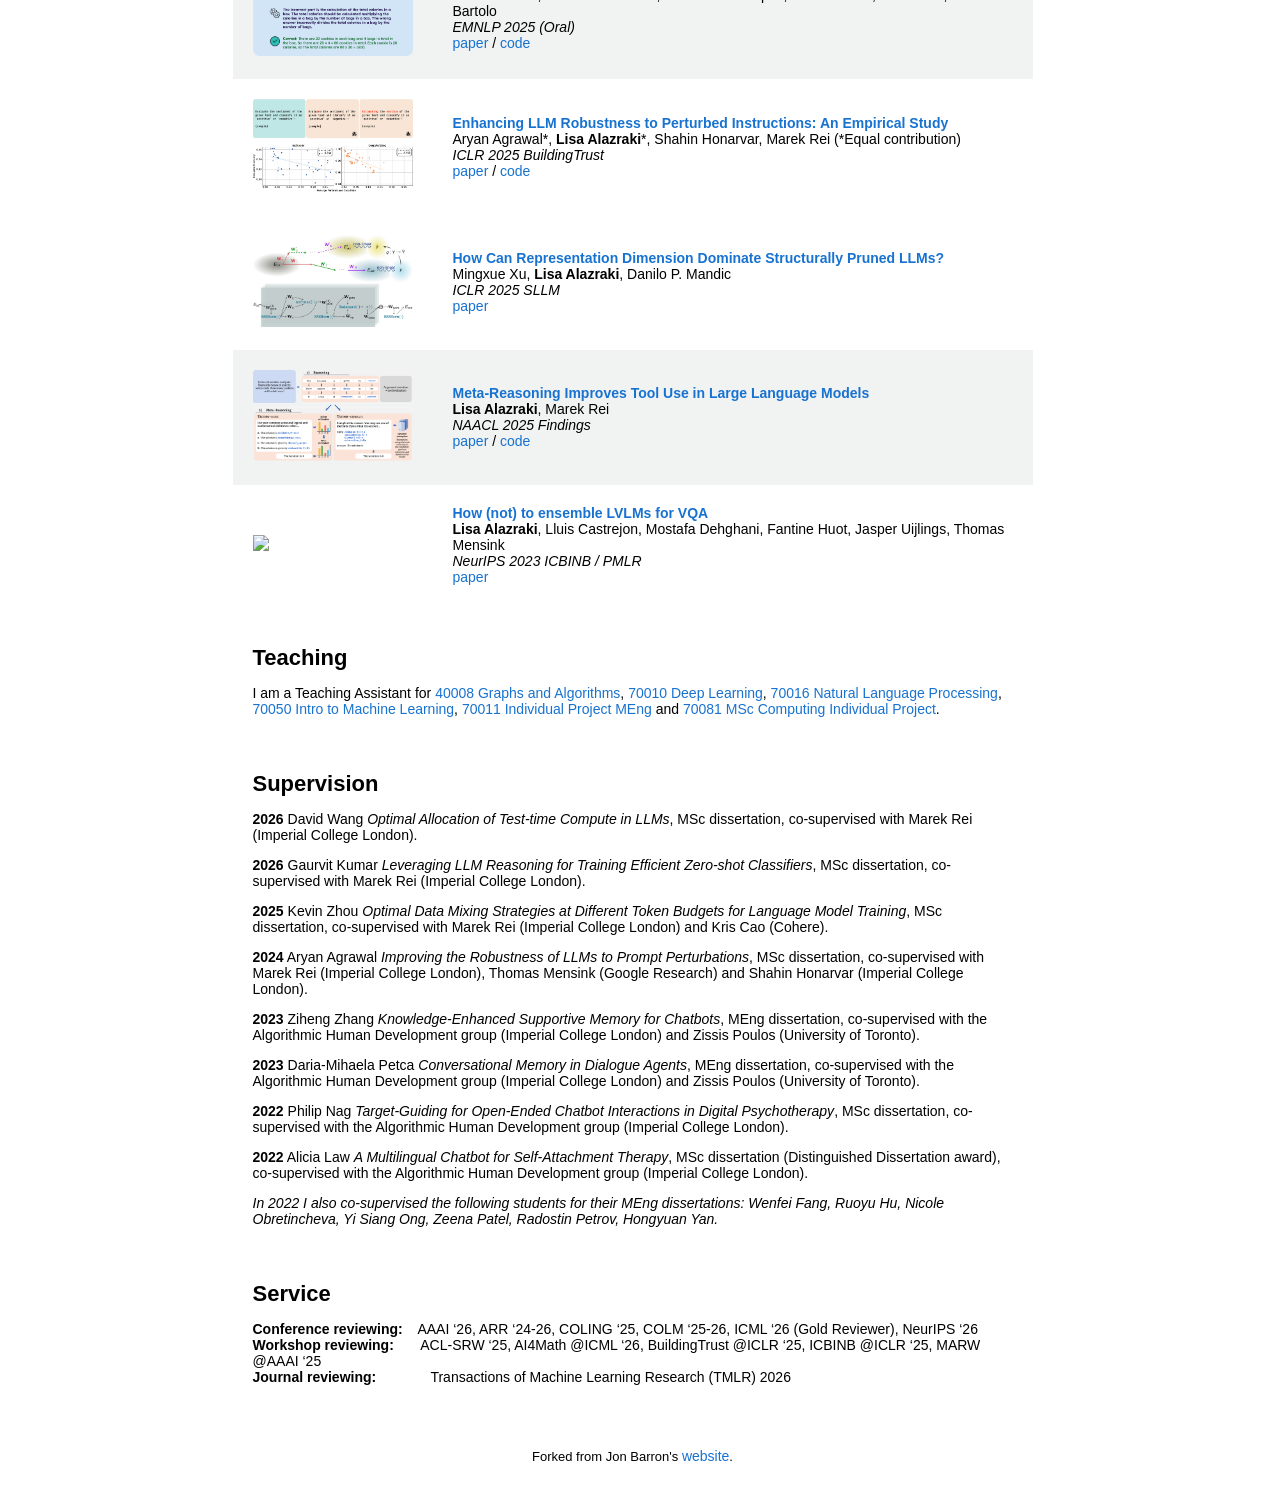
==== commit 343ea690: "update index.html" ====
--- a/index.html
+++ b/index.html
@@ -74,10 +74,10 @@
                   Lisa Alazraki
                 </p>
                   <p style="text-align:justify;">
-                    Hi! I am a PhD student in the NLP Group at Imperial College London, advised by <a href="https://www.marekrei.com/" target="_blank">Marek Rei</a>.
+                    Hi! I am a PhD student in the <a href="https://nlp.doc.ic.ac.uk/", target="_blank">NLP Group</a> at Imperial College London, advised by <a href="https://www.marekrei.com/" target="_blank">Marek Rei</a>.
                     I am broadly interested in generalisable learning, OOD robustness, and the relationship between reasoning and language.
                     <br><br>
-                    Currently, I am a Research Intern at the Allen Institute for AI (Ai2), hosted by <a href="https://varshakishore.github.io/">Varsha Kishore</a>. Previously, I was at Meta hosted by <a href="https://akhilmathurs.github.io/", target="_blank">Akhil Mathur</a> (2025), 
+                    Currently, I am a Research Intern at the Allen Institute for AI (Ai2), hosted by <a href="https://varshakishore.github.io/" target="_blank">Varsha Kishore</a>. Previously, I was at Meta hosted by <a href="https://akhilmathurs.github.io/", target="_blank">Akhil Mathur</a> (2025), 
                     at Cohere hosted by <a href="https://www.maxbartolo.com/", target="_blank">Max Bartolo</a> (2024), 
                     and at Google hosted by <a href="https://www.mensink.nu/", target="_blank">Thomas Mensink</a> (2023) and <a href="https://hamzaharkous.com/", target="_blank">Hamza Harkous</a> (2022).
                     <br><br>
@@ -336,7 +336,7 @@
               <br>
               <strong>Lisa Alazraki</strong>, Lluis Castrejon, Mostafa Dehghani, Fantine Huot, Jasper Uijlings, Thomas Mensink
               <br>
-                <em>NeurIPS 2023 ICBINB</em>
+                <em>NeurIPS 2023 ICBINB / PMLR</em>
               <br>
                 <a href="https://proceedings.mlr.press/v239/alazraki23a.html", target="_blank">paper</a> 
             </td>
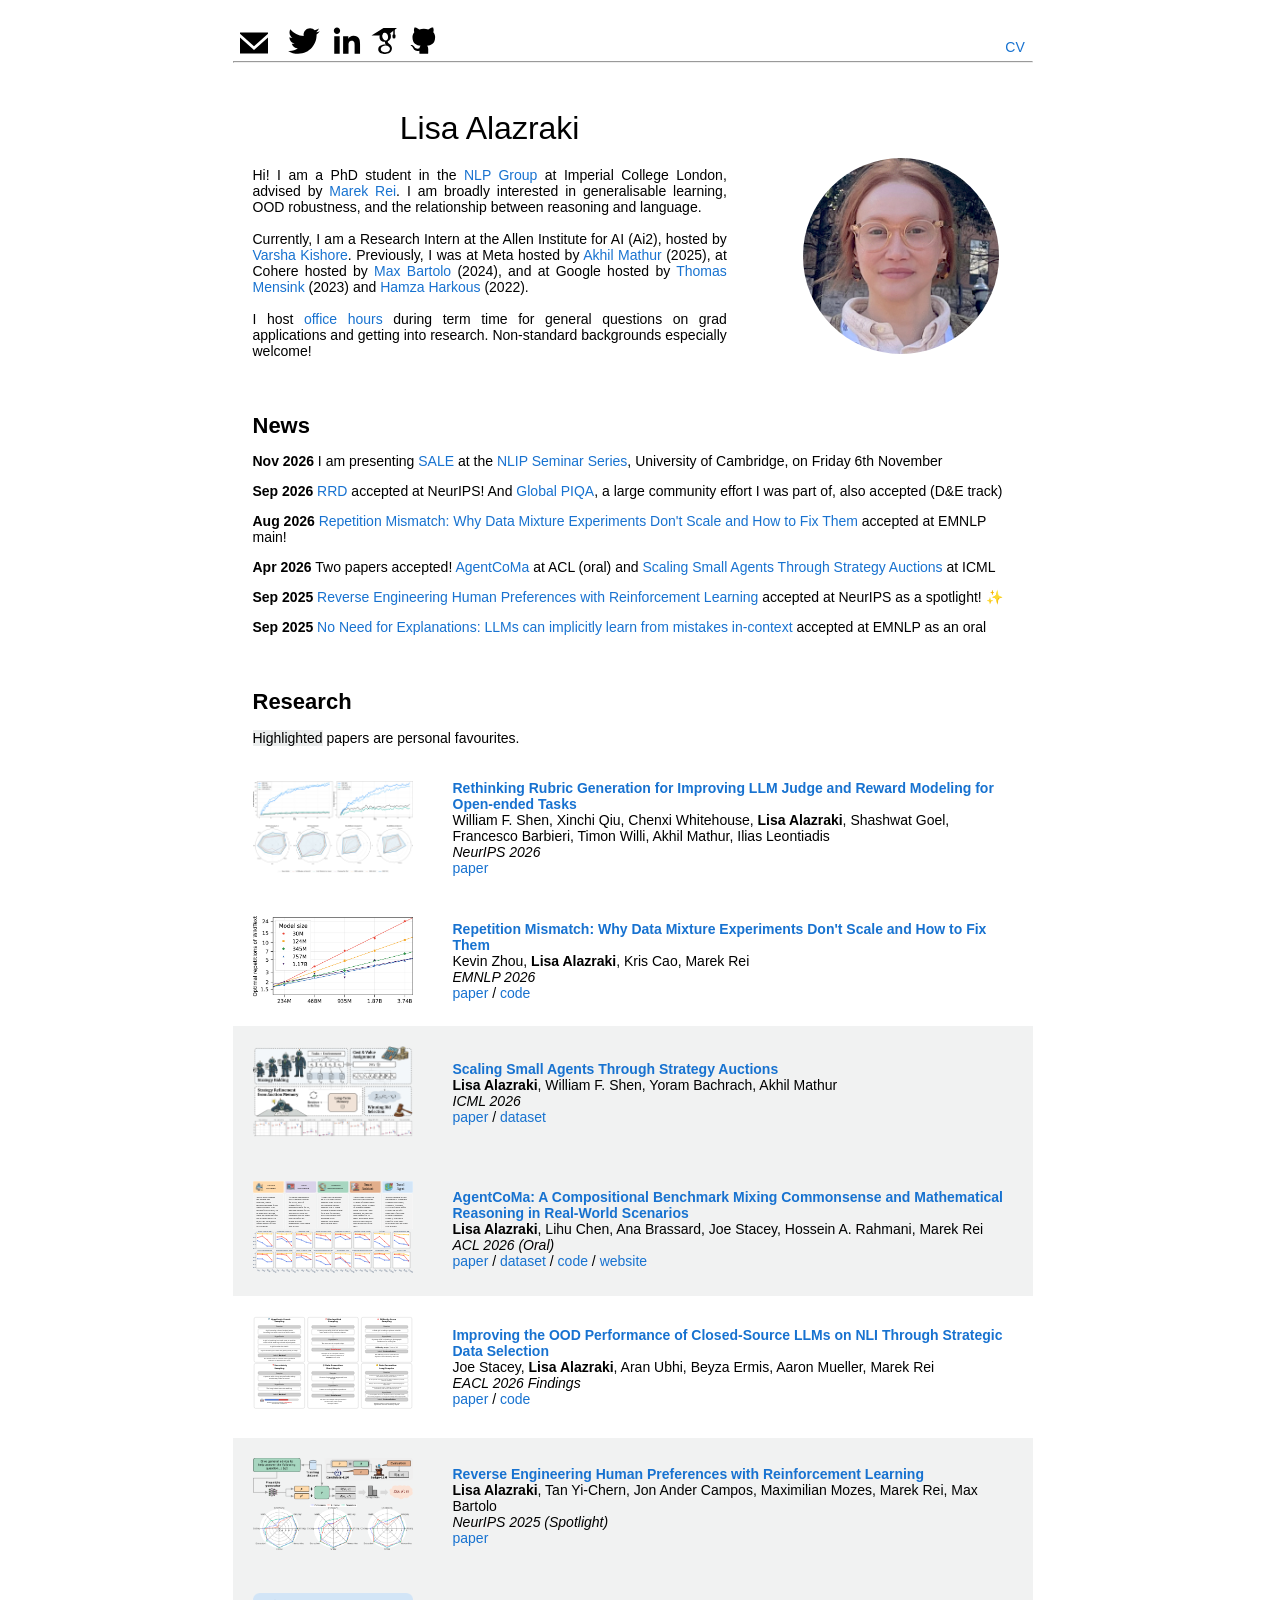
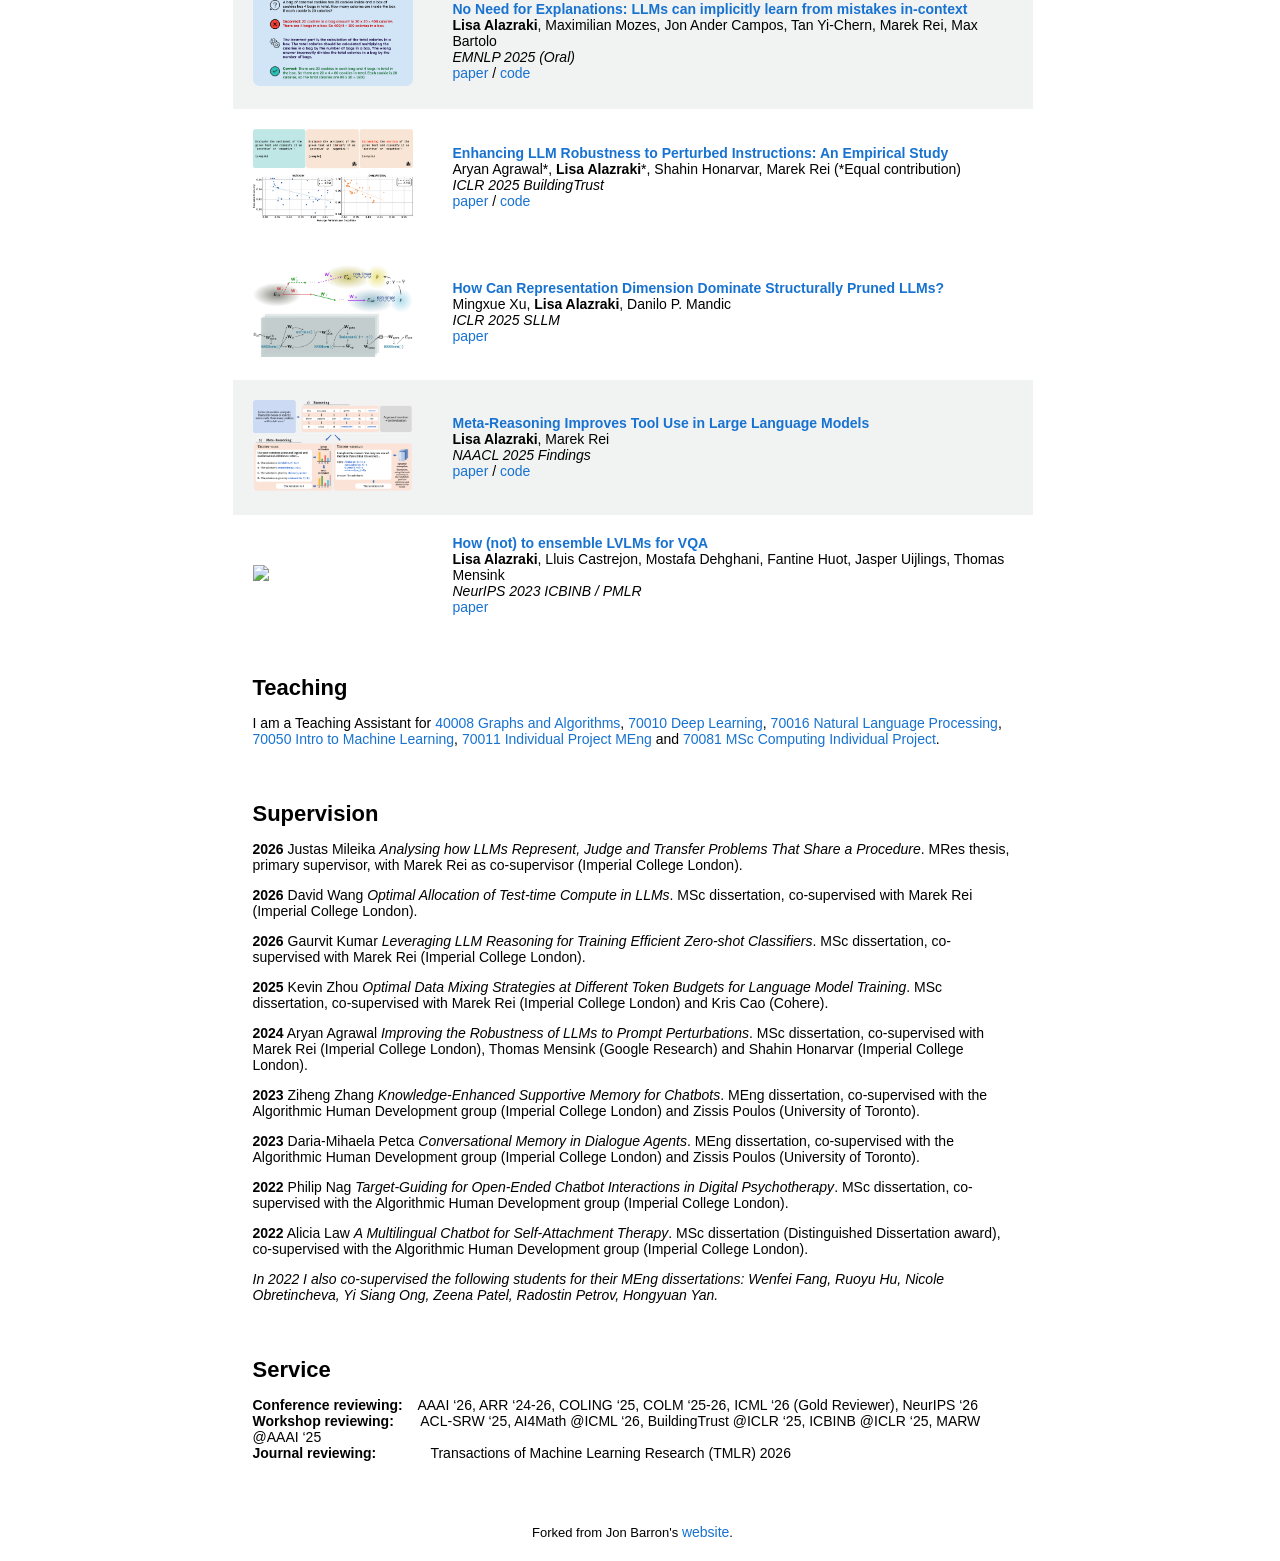
==== commit dfb37ea6: "update index.html" ====
--- a/index.html
+++ b/index.html
@@ -99,6 +99,10 @@
                 <h2 id="news" style="font-weight: 550;">News</h2>
 
                 <p class="page">
+                  <b>Nov 2026</b> I am presenting <a href="https://proceedings.mlr.press/v306/alazraki26a.html", target="_blank">SALE</a> at the <a href="https://talks.cam.ac.uk/talk/index/273264/", target="_blank">NLIP Seminar Series</a>, University of Cambridge, on Friday 6th November
+                </p>
+
+                <p class="page">
                   <b>Sep 2026</b> <a href="https://arxiv.org/abs/2602.05125", target="_blank">RRD</a> accepted at NeurIPS! And <a href="https://arxiv.org/abs/2510.24081", target="_blank">Global PIQA</a>, a large community effort I was part of, also accepted (D&E track)
                 </p>
 
@@ -159,7 +163,7 @@
               <img src='images/repeataware.png' width="100%">
             </td>
             <td style="padding:20px;width:75%;vertical-align:middle">
-              <a href="https://arxiv.org/pdf/2606.07597", target="_blank">
+              <a href="https://aclanthology.org/2026.emnlp-main.1713.pdf", target="_blank">
                 <span class="papertitle">Repetition Mismatch: Why Data Mixture Experiments Don't Scale and How to Fix Them</span>
               </a>
               <br>
@@ -167,7 +171,7 @@
               <br>
                 <em>EMNLP 2026</em> 
               <br>
-                <a href="https://arxiv.org/abs/2606.07597", target="_blank">paper</a>      
+                <a href="https://aclanthology.org/2026.emnlp-main.1713/", target="_blank">paper</a>      
                 /
                 <a href="https://github.com/kevinzhou497/data-mixing-language-models", target="_blank">code</a>     
             </td>
@@ -186,7 +190,7 @@
               <br>
                 <em>ICML 2026</em> 
               <br>
-              <a href="https://arxiv.org/abs/2602.02751", target="_blank">paper</a>
+              <a href="https://proceedings.mlr.press/v306/alazraki26a.html", target="_blank">paper</a>
               /
               <a href="https://github.com/facebookresearch/hst-bench", target="_blank">dataset</a>
             </td>
@@ -197,7 +201,7 @@
               <img src='images/agentcoma.svg' width="100%">
             </td>
             <td style="padding:20px;width:75%;vertical-align:middle">
-              <a href="https://arxiv.org/pdf/2508.19988", target="_blank">
+              <a href="https://aclanthology.org/2026.acl-long.380.pdf", target="_blank">
                 <span class="papertitle">AgentCoMa: A Compositional Benchmark Mixing Commonsense and Mathematical Reasoning in Real-World Scenarios</span>
               </a>
               <br>
@@ -205,7 +209,7 @@
               <br>
                 <em>ACL 2026 (Oral)</em> 
               <br>
-              <a href="https://arxiv.org/abs/2508.19988", target="_blank">paper</a>
+              <a href="https://aclanthology.org/2026.acl-long.380/", target="_blank">paper</a>
               /
               <a href="https://huggingface.co/datasets/LisaAlaz/AgentCoMa", target="_blank">dataset</a> 
               /
@@ -220,7 +224,7 @@
               <img src='images/nli_robustness.svg' width="100%">
             </td>
             <td style="padding:20px;width:75%;vertical-align:middle">
-              <a href="https://arxiv.org/pdf/2505.20209", target="_blank">
+              <a href="https://aclanthology.org/2026.findings-eacl.286.pdf", target="_blank">
                 <span class="papertitle">Improving the OOD Performance of Closed-Source LLMs on NLI Through Strategic Data Selection</span>
               </a>
               <br>
@@ -228,7 +232,7 @@
               <br>
                 <em>EACL 2026 Findings</em> 
               <br>
-                <a href="https://arxiv.org/abs/2505.20209", target="_blank">paper</a>
+                <a href="https://aclanthology.org/2026.findings-eacl.286/", target="_blank">paper</a>
                 /
                 <a href="https://github.com/joestacey/LLM_robustness_NLI", target="_blank">code</a>               
             </td>
@@ -239,7 +243,7 @@
               <img src='images/rlre.svg' width="100%">
             </td>
             <td style="padding:20px;width:75%;vertical-align:middle">
-              <a href="https://arxiv.org/pdf/2505.15795", target="_blank">
+              <a href="https://papers.nips.cc/paper_files/paper/2025/file/92a4d7a222ae16d4fbad90ef7743d5e0-Paper-Conference.pdf", target="_blank">
                 <span class="papertitle">Reverse Engineering Human Preferences with Reinforcement Learning</span>
               </a>
               <br>
@@ -247,7 +251,7 @@
               <br>
                 <em>NeurIPS 2025 (Spotlight)</em>
               <br>
-              <a href="https://arxiv.org/abs/2505.15795", target="_blank">paper</a>
+              <a href="https://papers.nips.cc/paper_files/paper/2025/hash/92a4d7a222ae16d4fbad90ef7743d5e0-Abstract-Conference.html", target="_blank">paper</a>
             </td>
           </tr>
 
@@ -369,35 +373,39 @@
                 <h2 id="supervision" style="font-weight: 550;">Supervision</h2>
 
                 <p>
-                  <b>2026</b> David Wang <i>Optimal Allocation of Test-time Compute in LLMs</i>, MSc dissertation, co-supervised with Marek Rei (Imperial College London).
-                </p>
-
-                <p>
-                  <b>2026</b> Gaurvit Kumar <i>Leveraging LLM Reasoning for Training Efficient Zero-shot Classifiers</i>, MSc dissertation, co-supervised with Marek Rei (Imperial College London).
-                </p>
-
-                <p>
-                  <b>2025</b> Kevin Zhou <i>Optimal Data Mixing Strategies at Different Token Budgets for Language Model Training</i>, MSc dissertation, co-supervised with Marek Rei (Imperial College London) and Kris Cao (Cohere).
-                </p>
-
-                <p>
-                  <b>2024</b> Aryan Agrawal <i>Improving the Robustness of LLMs to Prompt Perturbations</i>, MSc dissertation, co-supervised with Marek Rei (Imperial College London), Thomas Mensink (Google Research) and Shahin Honarvar (Imperial College London).
-                </p>
-
-                <p>
-                  <b>2023</b> Ziheng Zhang <i>Knowledge-Enhanced Supportive Memory for Chatbots</i>, MEng dissertation, co-supervised with the Algorithmic Human Development group (Imperial College London) and Zissis Poulos (University of Toronto).
-                </p>
-
-                <p>
-                  <b>2023</b> Daria-Mihaela Petca <i>Conversational Memory in Dialogue Agents</i>, MEng dissertation, co-supervised with the Algorithmic Human Development group (Imperial College London) and Zissis Poulos (University of Toronto).
-                </p>
-
-                <p>
-                  <b>2022</b> Philip Nag <i>Target-Guiding for Open-Ended Chatbot Interactions in Digital Psychotherapy</i>, MSc dissertation, co-supervised with the Algorithmic Human Development group (Imperial College London).
-                </p>
-
-                <p>
-                  <b>2022</b> Alicia Law <i>A Multilingual Chatbot for Self-Attachment Therapy</i>, MSc dissertation (Distinguished Dissertation award), co-supervised with the Algorithmic Human Development group (Imperial College London).
+                  <b>2026</b> Justas Mileika <i>Analysing how LLMs Represent, Judge and Transfer Problems That Share a Procedure</i>. MRes thesis, primary supervisor, with Marek Rei as co-supervisor (Imperial College London).
+                </p>
+
+                <p>
+                  <b>2026</b> David Wang <i>Optimal Allocation of Test-time Compute in LLMs</i>. MSc dissertation, co-supervised with Marek Rei (Imperial College London).
+                </p>
+
+                <p>
+                  <b>2026</b> Gaurvit Kumar <i>Leveraging LLM Reasoning for Training Efficient Zero-shot Classifiers</i>. MSc dissertation, co-supervised with Marek Rei (Imperial College London).
+                </p>
+
+                <p>
+                  <b>2025</b> Kevin Zhou <i>Optimal Data Mixing Strategies at Different Token Budgets for Language Model Training</i>. MSc dissertation, co-supervised with Marek Rei (Imperial College London) and Kris Cao (Cohere).
+                </p>
+
+                <p>
+                  <b>2024</b> Aryan Agrawal <i>Improving the Robustness of LLMs to Prompt Perturbations</i>. MSc dissertation, co-supervised with Marek Rei (Imperial College London), Thomas Mensink (Google Research) and Shahin Honarvar (Imperial College London).
+                </p>
+
+                <p>
+                  <b>2023</b> Ziheng Zhang <i>Knowledge-Enhanced Supportive Memory for Chatbots</i>. MEng dissertation, co-supervised with the Algorithmic Human Development group (Imperial College London) and Zissis Poulos (University of Toronto).
+                </p>
+
+                <p>
+                  <b>2023</b> Daria-Mihaela Petca <i>Conversational Memory in Dialogue Agents</i>. MEng dissertation, co-supervised with the Algorithmic Human Development group (Imperial College London) and Zissis Poulos (University of Toronto).
+                </p>
+
+                <p>
+                  <b>2022</b> Philip Nag <i>Target-Guiding for Open-Ended Chatbot Interactions in Digital Psychotherapy</i>. MSc dissertation, co-supervised with the Algorithmic Human Development group (Imperial College London).
+                </p>
+
+                <p>
+                  <b>2022</b> Alicia Law <i>A Multilingual Chatbot for Self-Attachment Therapy</i>. MSc dissertation (Distinguished Dissertation award), co-supervised with the Algorithmic Human Development group (Imperial College London).
                 </p>
 
                 <p>
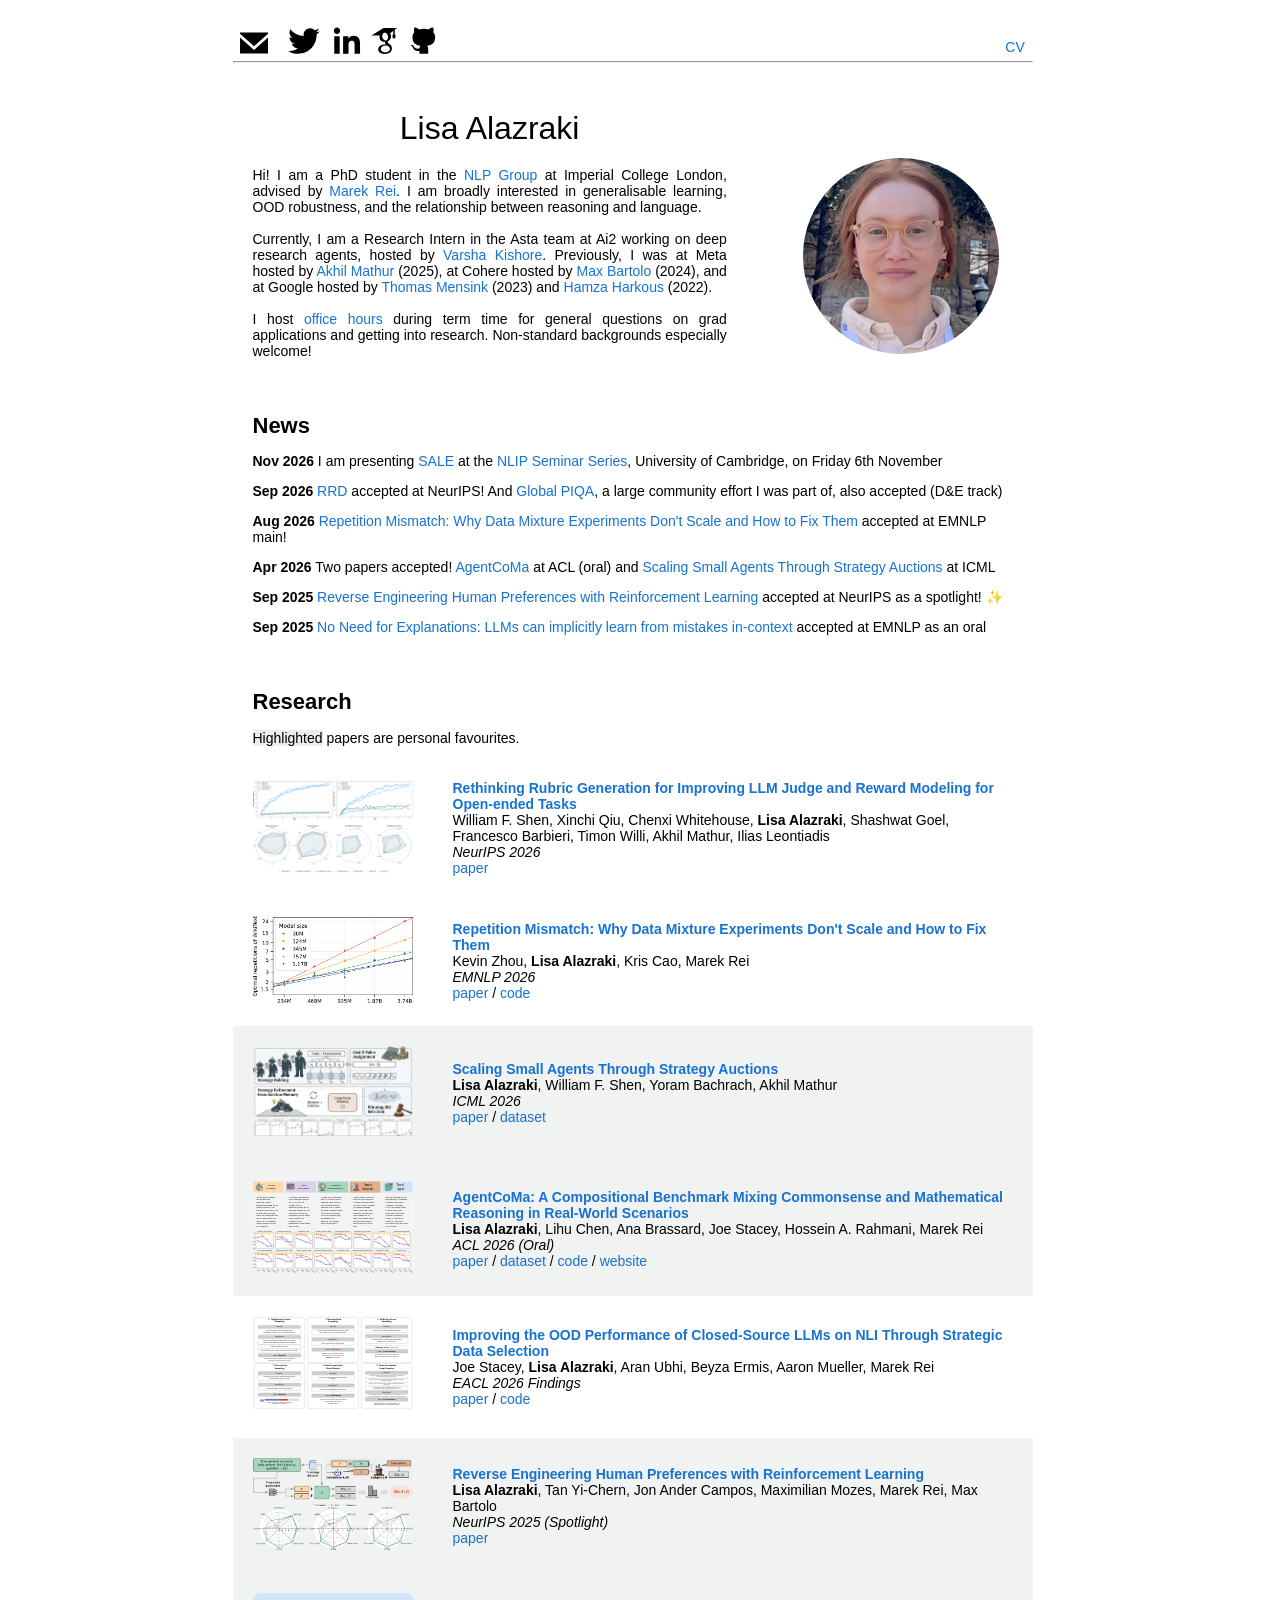
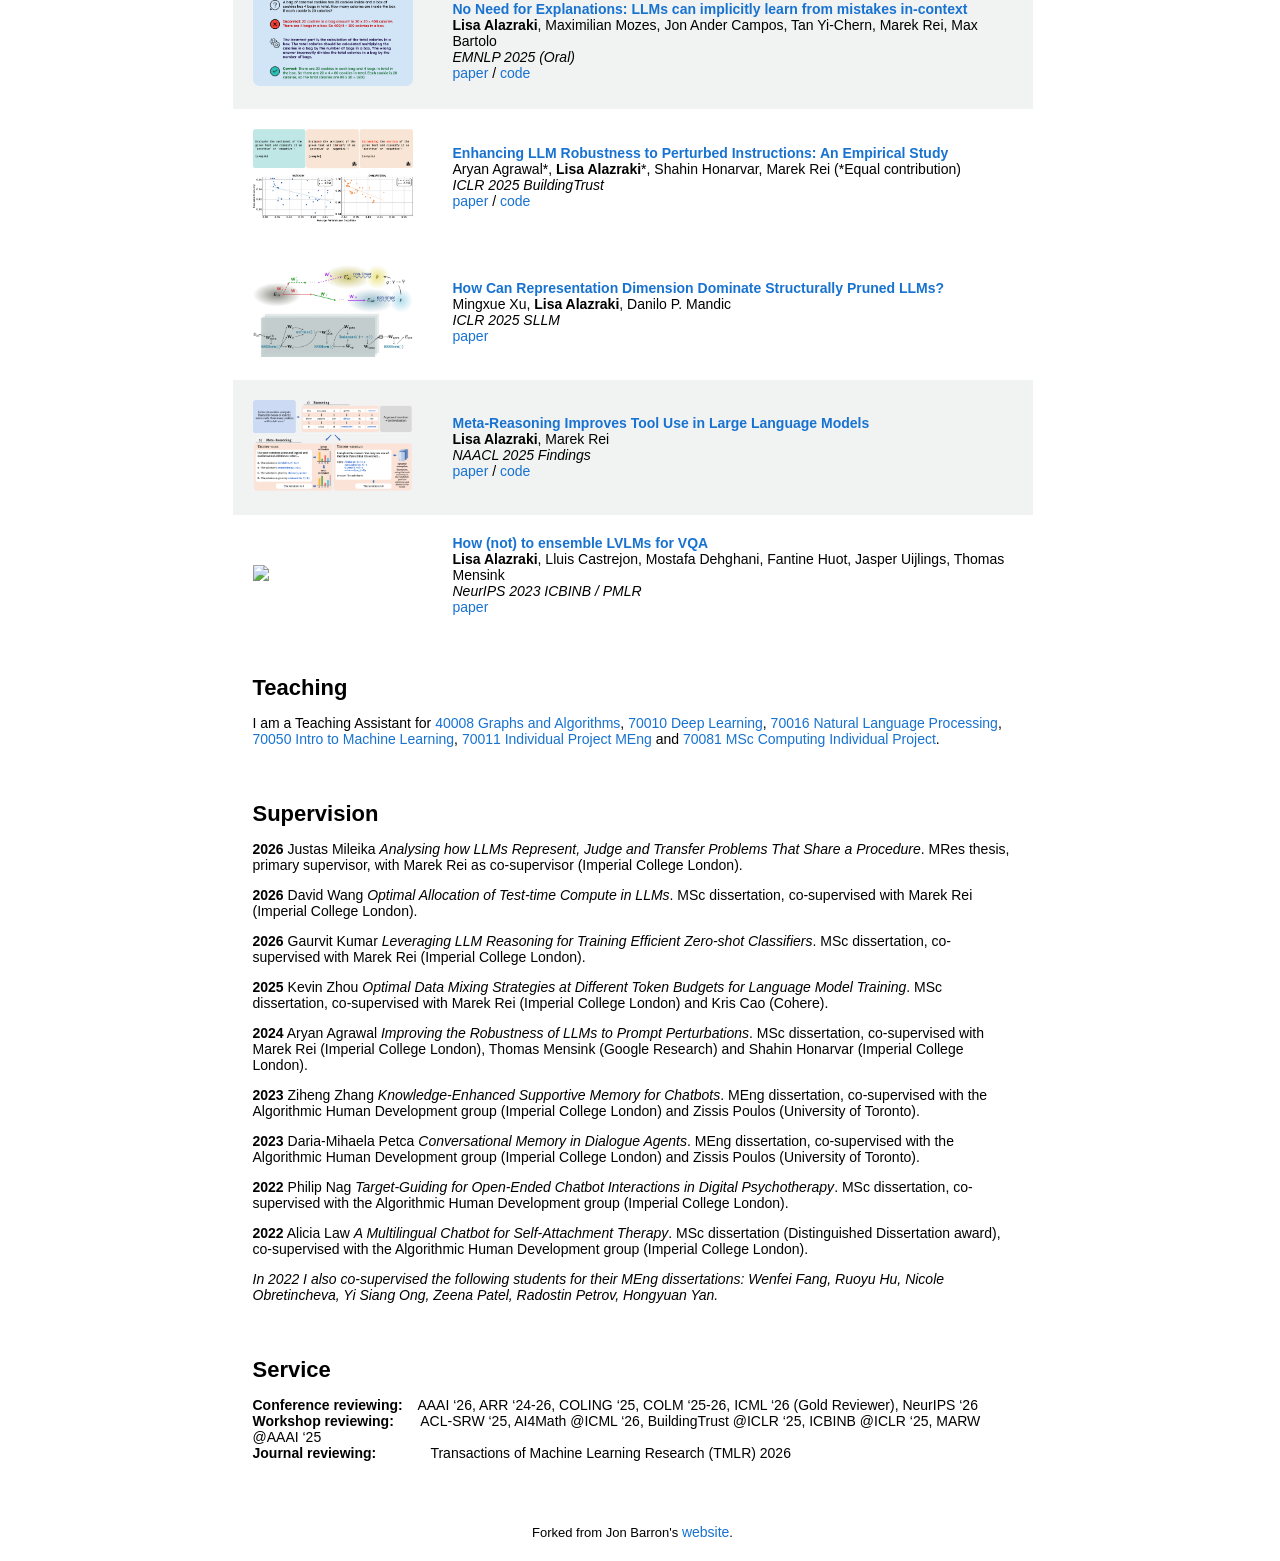
==== commit d63a1edb: "update index.html" ====
--- a/index.html
+++ b/index.html
@@ -77,7 +77,7 @@
                     Hi! I am a PhD student in the <a href="https://nlp.doc.ic.ac.uk/", target="_blank">NLP Group</a> at Imperial College London, advised by <a href="https://www.marekrei.com/" target="_blank">Marek Rei</a>.
                     I am broadly interested in generalisable learning, OOD robustness, and the relationship between reasoning and language.
                     <br><br>
-                    Currently, I am a Research Intern at the Allen Institute for AI (Ai2), hosted by <a href="https://varshakishore.github.io/" target="_blank">Varsha Kishore</a>. Previously, I was at Meta hosted by <a href="https://akhilmathurs.github.io/", target="_blank">Akhil Mathur</a> (2025), 
+                    Currently, I am a Research Intern in the Asta team at Ai2 working on deep research agents, hosted by <a href="https://varshakishore.github.io/" target="_blank">Varsha Kishore</a>. Previously, I was at Meta hosted by <a href="https://akhilmathurs.github.io/", target="_blank">Akhil Mathur</a> (2025), 
                     at Cohere hosted by <a href="https://www.maxbartolo.com/", target="_blank">Max Bartolo</a> (2024), 
                     and at Google hosted by <a href="https://www.mensink.nu/", target="_blank">Thomas Mensink</a> (2023) and <a href="https://hamzaharkous.com/", target="_blank">Hamza Harkous</a> (2022).
                     <br><br>
